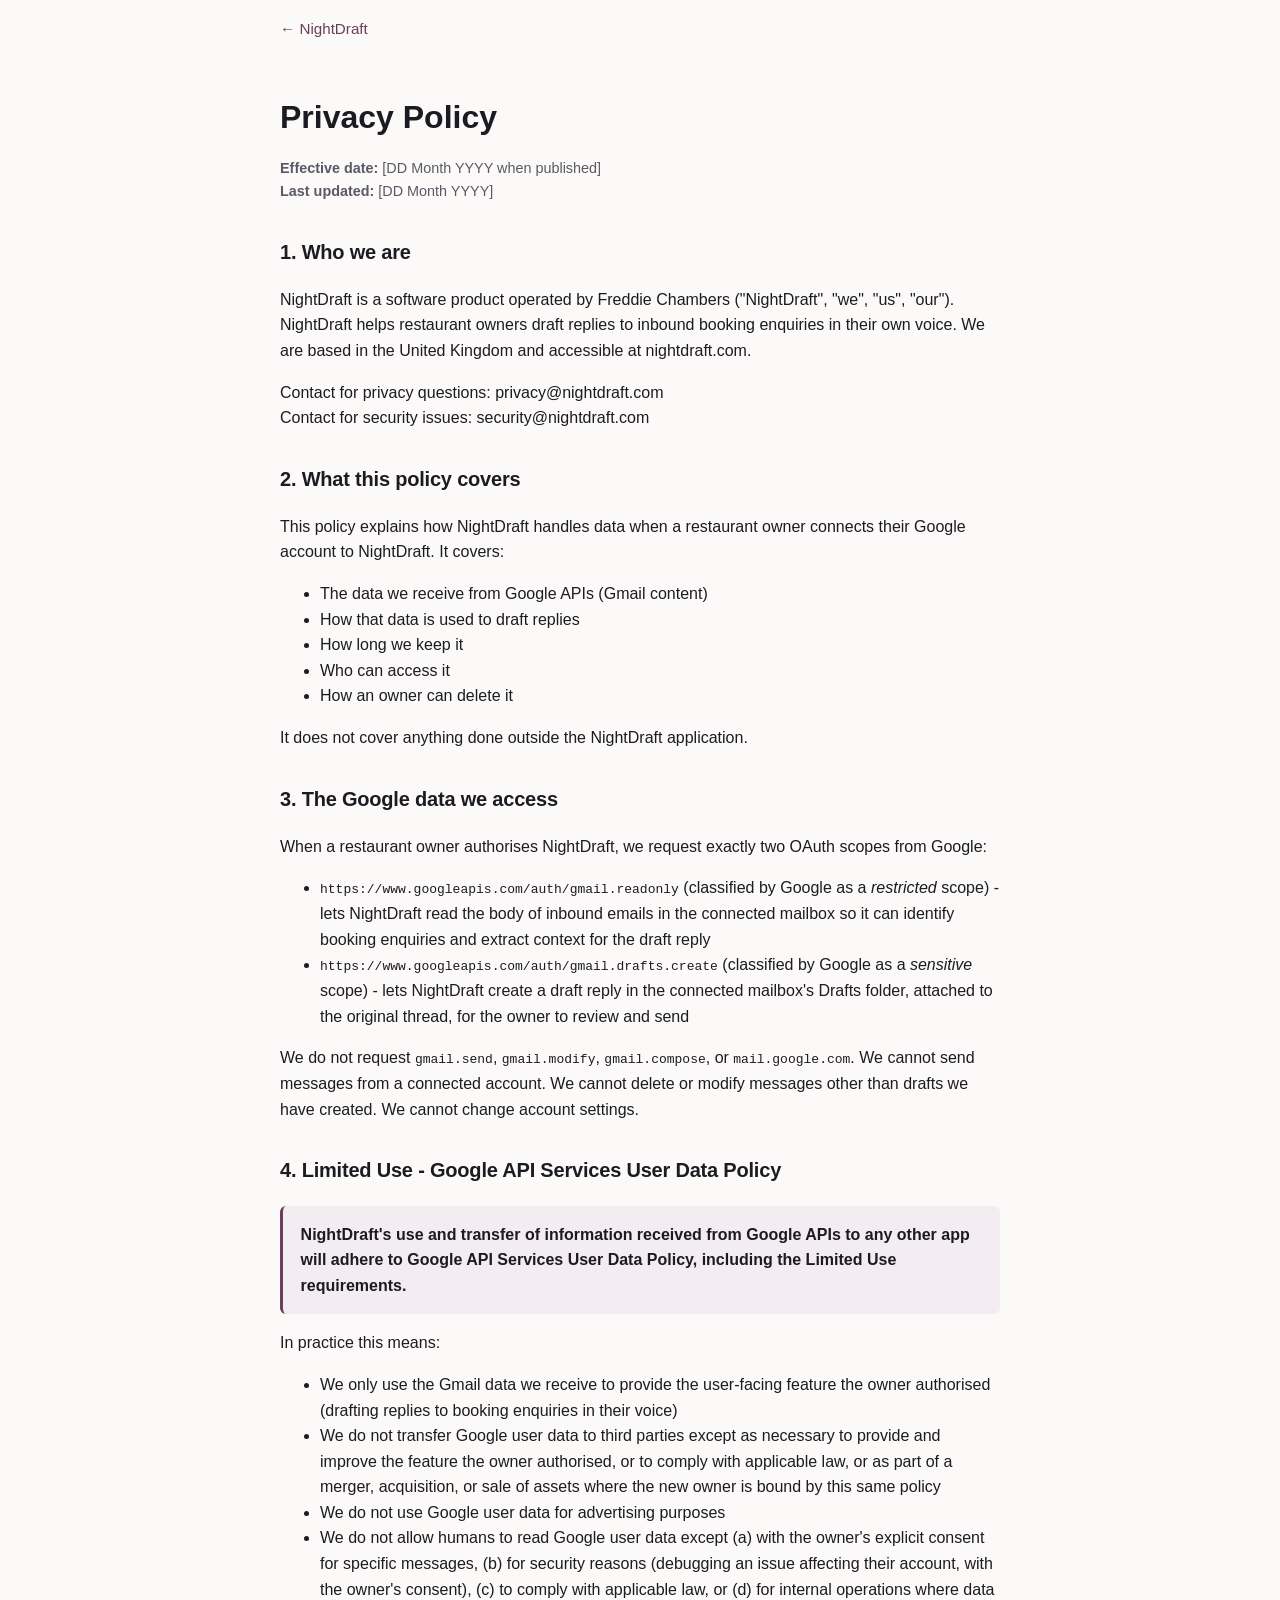
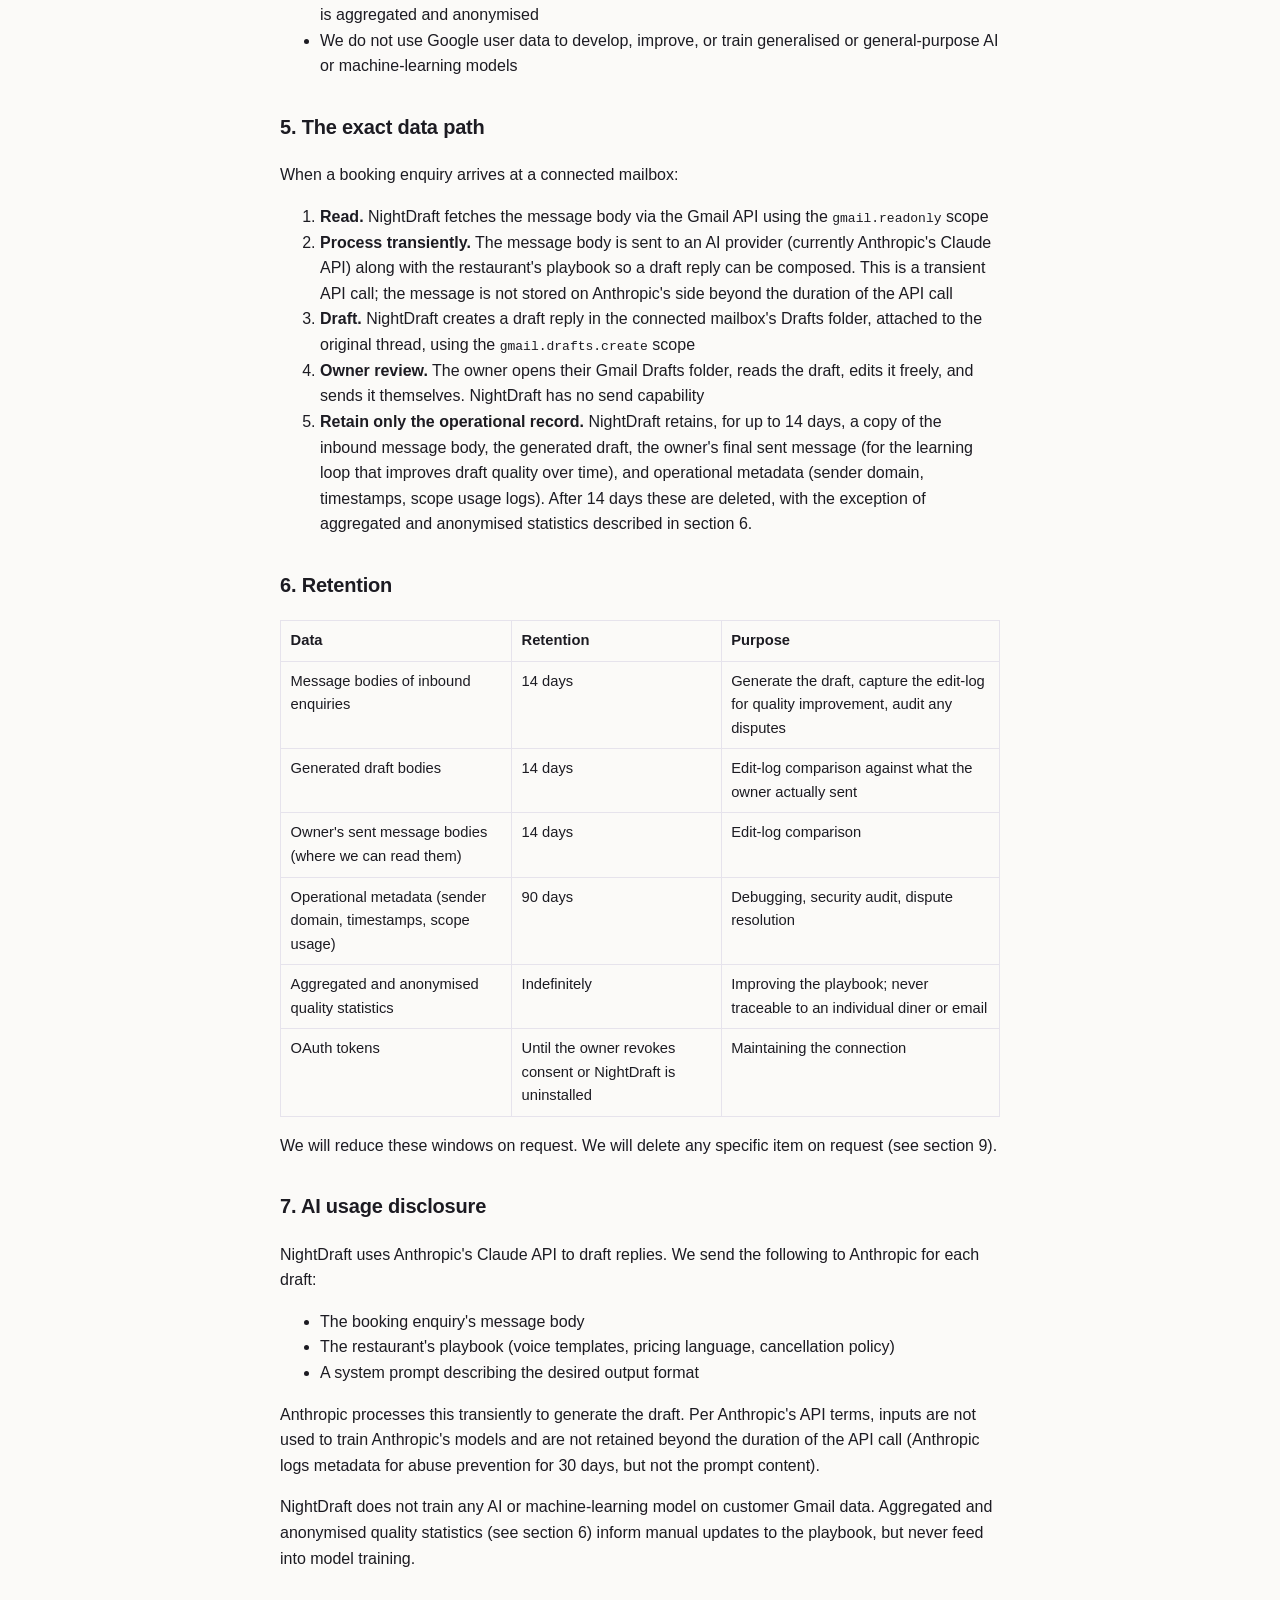
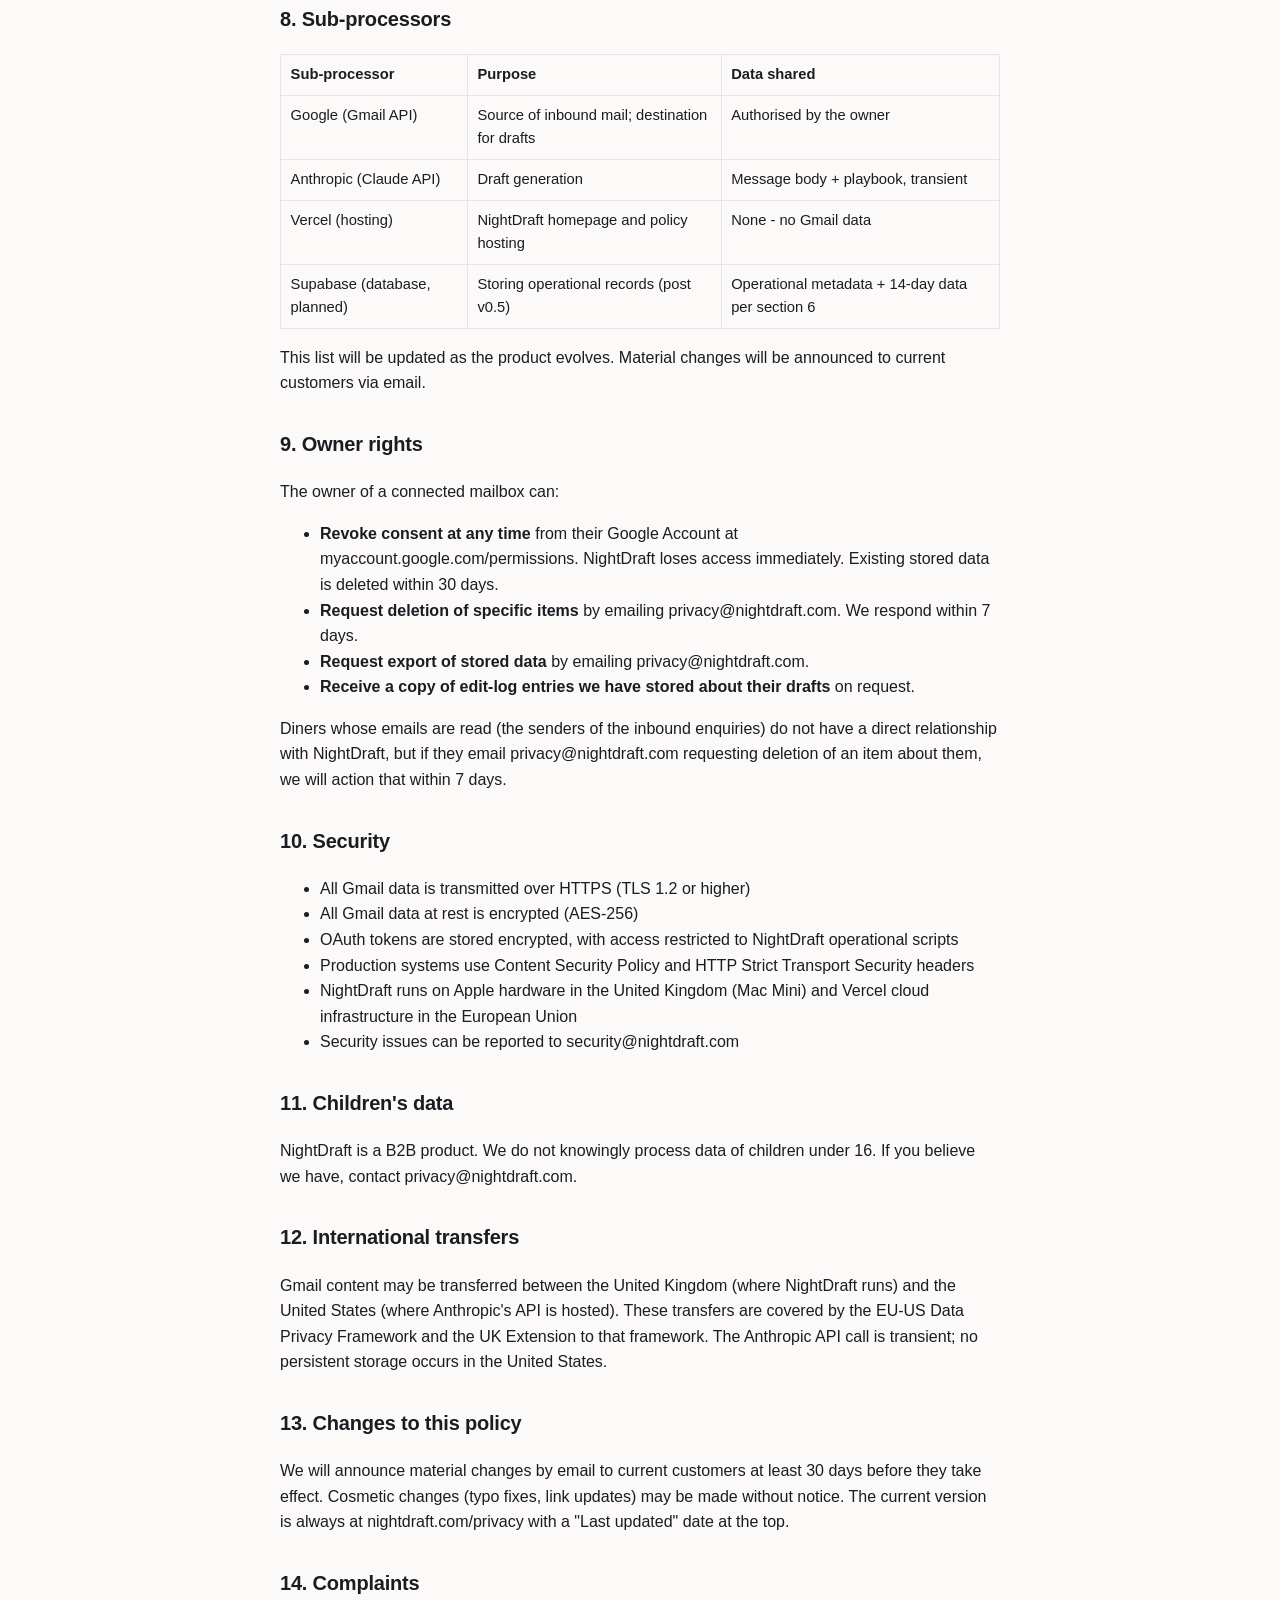
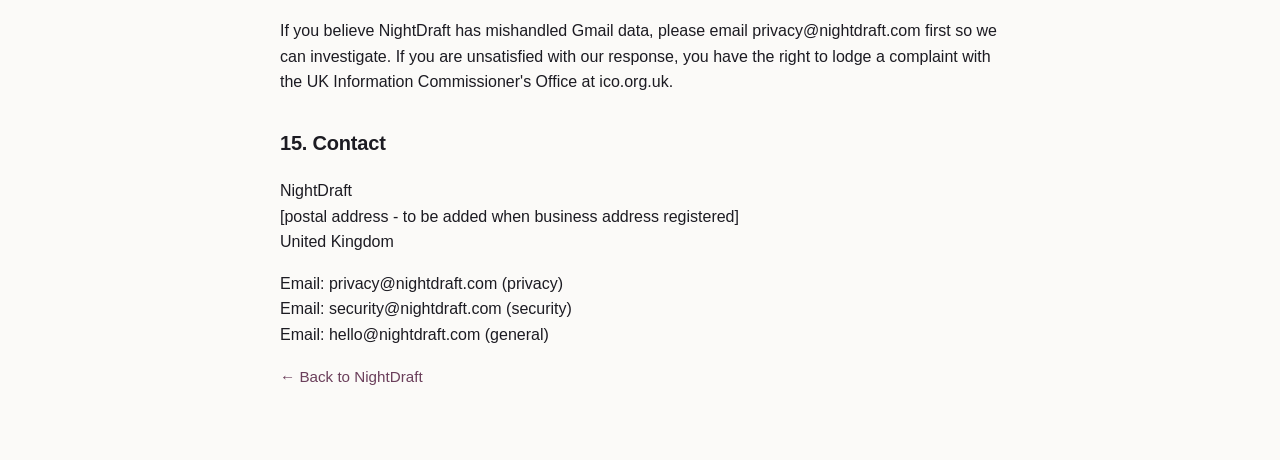
==== privacy.html @ 395b9a48 "NightDraft marketing site: landing page + privacy + terms + CSP/HSTS headers Clean deploy folder: re" ====
<!DOCTYPE html>
<html lang="en-GB">
<head>
  <meta charset="utf-8">
  <meta name="viewport" content="width=device-width, initial-scale=1">
  <title>Privacy Policy - NightDraft</title>
  <meta name="description" content="How NightDraft handles Google user data, including the Limited Use commitment, data path, retention and deletion.">
  <link rel="stylesheet" href="/styles.css">
</head>
<body>
  <article class="policy">
    <a class="back" href="/">&larr; NightDraft</a>
    <h1>Privacy Policy</h1>
    <p class="dates">
      <strong>Effective date:</strong> [DD Month YYYY when published]<br>
      <strong>Last updated:</strong> [DD Month YYYY]
    </p>

    <h2>1. Who we are</h2>
    <p>NightDraft is a software product operated by Freddie Chambers ("NightDraft", "we", "us", "our"). NightDraft helps restaurant owners draft replies to inbound booking enquiries in their own voice. We are based in the United Kingdom and accessible at nightdraft.com.</p>
    <p>Contact for privacy questions: privacy@nightdraft.com<br>
    Contact for security issues: security@nightdraft.com</p>

    <h2>2. What this policy covers</h2>
    <p>This policy explains how NightDraft handles data when a restaurant owner connects their Google account to NightDraft. It covers:</p>
    <ul>
      <li>The data we receive from Google APIs (Gmail content)</li>
      <li>How that data is used to draft replies</li>
      <li>How long we keep it</li>
      <li>Who can access it</li>
      <li>How an owner can delete it</li>
    </ul>
    <p>It does not cover anything done outside the NightDraft application.</p>

    <h2>3. The Google data we access</h2>
    <p>When a restaurant owner authorises NightDraft, we request exactly two OAuth scopes from Google:</p>
    <ul>
      <li><code>https://www.googleapis.com/auth/gmail.readonly</code> (classified by Google as a <em>restricted</em> scope) - lets NightDraft read the body of inbound emails in the connected mailbox so it can identify booking enquiries and extract context for the draft reply</li>
      <li><code>https://www.googleapis.com/auth/gmail.drafts.create</code> (classified by Google as a <em>sensitive</em> scope) - lets NightDraft create a draft reply in the connected mailbox's Drafts folder, attached to the original thread, for the owner to review and send</li>
    </ul>
    <p>We do not request <code>gmail.send</code>, <code>gmail.modify</code>, <code>gmail.compose</code>, or <code>mail.google.com</code>. We cannot send messages from a connected account. We cannot delete or modify messages other than drafts we have created. We cannot change account settings.</p>

    <h2>4. Limited Use - Google API Services User Data Policy</h2>
    <p class="limited-use"><strong>NightDraft's use and transfer of information received from Google APIs to any other app will adhere to Google API Services User Data Policy, including the Limited Use requirements.</strong></p>
    <p>In practice this means:</p>
    <ul>
      <li>We only use the Gmail data we receive to provide the user-facing feature the owner authorised (drafting replies to booking enquiries in their voice)</li>
      <li>We do not transfer Google user data to third parties except as necessary to provide and improve the feature the owner authorised, or to comply with applicable law, or as part of a merger, acquisition, or sale of assets where the new owner is bound by this same policy</li>
      <li>We do not use Google user data for advertising purposes</li>
      <li>We do not allow humans to read Google user data except (a) with the owner's explicit consent for specific messages, (b) for security reasons (debugging an issue affecting their account, with the owner's consent), (c) to comply with applicable law, or (d) for internal operations where data is aggregated and anonymised</li>
      <li>We do not use Google user data to develop, improve, or train generalised or general-purpose AI or machine-learning models</li>
    </ul>

    <h2>5. The exact data path</h2>
    <p>When a booking enquiry arrives at a connected mailbox:</p>
    <ol>
      <li><strong>Read.</strong> NightDraft fetches the message body via the Gmail API using the <code>gmail.readonly</code> scope</li>
      <li><strong>Process transiently.</strong> The message body is sent to an AI provider (currently Anthropic's Claude API) along with the restaurant's playbook so a draft reply can be composed. This is a transient API call; the message is not stored on Anthropic's side beyond the duration of the API call</li>
      <li><strong>Draft.</strong> NightDraft creates a draft reply in the connected mailbox's Drafts folder, attached to the original thread, using the <code>gmail.drafts.create</code> scope</li>
      <li><strong>Owner review.</strong> The owner opens their Gmail Drafts folder, reads the draft, edits it freely, and sends it themselves. NightDraft has no send capability</li>
      <li><strong>Retain only the operational record.</strong> NightDraft retains, for up to 14 days, a copy of the inbound message body, the generated draft, the owner's final sent message (for the learning loop that improves draft quality over time), and operational metadata (sender domain, timestamps, scope usage logs). After 14 days these are deleted, with the exception of aggregated and anonymised statistics described in section 6.</li>
    </ol>

    <h2>6. Retention</h2>
    <table>
      <thead><tr><th>Data</th><th>Retention</th><th>Purpose</th></tr></thead>
      <tbody>
        <tr><td>Message bodies of inbound enquiries</td><td>14 days</td><td>Generate the draft, capture the edit-log for quality improvement, audit any disputes</td></tr>
        <tr><td>Generated draft bodies</td><td>14 days</td><td>Edit-log comparison against what the owner actually sent</td></tr>
        <tr><td>Owner's sent message bodies (where we can read them)</td><td>14 days</td><td>Edit-log comparison</td></tr>
        <tr><td>Operational metadata (sender domain, timestamps, scope usage)</td><td>90 days</td><td>Debugging, security audit, dispute resolution</td></tr>
        <tr><td>Aggregated and anonymised quality statistics</td><td>Indefinitely</td><td>Improving the playbook; never traceable to an individual diner or email</td></tr>
        <tr><td>OAuth tokens</td><td>Until the owner revokes consent or NightDraft is uninstalled</td><td>Maintaining the connection</td></tr>
      </tbody>
    </table>
    <p>We will reduce these windows on request. We will delete any specific item on request (see section 9).</p>

    <h2>7. AI usage disclosure</h2>
    <p>NightDraft uses Anthropic's Claude API to draft replies. We send the following to Anthropic for each draft:</p>
    <ul>
      <li>The booking enquiry's message body</li>
      <li>The restaurant's playbook (voice templates, pricing language, cancellation policy)</li>
      <li>A system prompt describing the desired output format</li>
    </ul>
    <p>Anthropic processes this transiently to generate the draft. Per Anthropic's API terms, inputs are not used to train Anthropic's models and are not retained beyond the duration of the API call (Anthropic logs metadata for abuse prevention for 30 days, but not the prompt content).</p>
    <p>NightDraft does not train any AI or machine-learning model on customer Gmail data. Aggregated and anonymised quality statistics (see section 6) inform manual updates to the playbook, but never feed into model training.</p>

    <h2>8. Sub-processors</h2>
    <table>
      <thead><tr><th>Sub-processor</th><th>Purpose</th><th>Data shared</th></tr></thead>
      <tbody>
        <tr><td>Google (Gmail API)</td><td>Source of inbound mail; destination for drafts</td><td>Authorised by the owner</td></tr>
        <tr><td>Anthropic (Claude API)</td><td>Draft generation</td><td>Message body + playbook, transient</td></tr>
        <tr><td>Vercel (hosting)</td><td>NightDraft homepage and policy hosting</td><td>None - no Gmail data</td></tr>
        <tr><td>Supabase (database, planned)</td><td>Storing operational records (post v0.5)</td><td>Operational metadata + 14-day data per section 6</td></tr>
      </tbody>
    </table>
    <p>This list will be updated as the product evolves. Material changes will be announced to current customers via email.</p>

    <h2>9. Owner rights</h2>
    <p>The owner of a connected mailbox can:</p>
    <ul>
      <li><strong>Revoke consent at any time</strong> from their Google Account at myaccount.google.com/permissions. NightDraft loses access immediately. Existing stored data is deleted within 30 days.</li>
      <li><strong>Request deletion of specific items</strong> by emailing privacy@nightdraft.com. We respond within 7 days.</li>
      <li><strong>Request export of stored data</strong> by emailing privacy@nightdraft.com.</li>
      <li><strong>Receive a copy of edit-log entries we have stored about their drafts</strong> on request.</li>
    </ul>
    <p>Diners whose emails are read (the senders of the inbound enquiries) do not have a direct relationship with NightDraft, but if they email privacy@nightdraft.com requesting deletion of an item about them, we will action that within 7 days.</p>

    <h2>10. Security</h2>
    <ul>
      <li>All Gmail data is transmitted over HTTPS (TLS 1.2 or higher)</li>
      <li>All Gmail data at rest is encrypted (AES-256)</li>
      <li>OAuth tokens are stored encrypted, with access restricted to NightDraft operational scripts</li>
      <li>Production systems use Content Security Policy and HTTP Strict Transport Security headers</li>
      <li>NightDraft runs on Apple hardware in the United Kingdom (Mac Mini) and Vercel cloud infrastructure in the European Union</li>
      <li>Security issues can be reported to security@nightdraft.com</li>
    </ul>

    <h2>11. Children's data</h2>
    <p>NightDraft is a B2B product. We do not knowingly process data of children under 16. If you believe we have, contact privacy@nightdraft.com.</p>

    <h2>12. International transfers</h2>
    <p>Gmail content may be transferred between the United Kingdom (where NightDraft runs) and the United States (where Anthropic's API is hosted). These transfers are covered by the EU-US Data Privacy Framework and the UK Extension to that framework. The Anthropic API call is transient; no persistent storage occurs in the United States.</p>

    <h2>13. Changes to this policy</h2>
    <p>We will announce material changes by email to current customers at least 30 days before they take effect. Cosmetic changes (typo fixes, link updates) may be made without notice. The current version is always at nightdraft.com/privacy with a "Last updated" date at the top.</p>

    <h2>14. Complaints</h2>
    <p>If you believe NightDraft has mishandled Gmail data, please email privacy@nightdraft.com first so we can investigate. If you are unsatisfied with our response, you have the right to lodge a complaint with the UK Information Commissioner's Office at ico.org.uk.</p>

    <h2>15. Contact</h2>
    <p>NightDraft<br>
    [postal address - to be added when business address registered]<br>
    United Kingdom</p>
    <p>Email: privacy@nightdraft.com (privacy)<br>
    Email: security@nightdraft.com (security)<br>
    Email: hello@nightdraft.com (general)</p>

    <a class="back" href="/">&larr; Back to NightDraft</a>
  </article>
</body>
</html>
---- styles.css ----
:root {
  --ink: #1c1b22;
  --muted: #5b5966;
  --line: #e6e3ec;
  --bg: #fbfaf8;
  --accent: #6b3f5b;
  --accent-soft: #f3edf1;
  --max: 760px;
}

* { box-sizing: border-box; }

body {
  margin: 0;
  font-family: -apple-system, BlinkMacSystemFont, "Segoe UI", Roboto, Helvetica, Arial, sans-serif;
  color: var(--ink);
  background: var(--bg);
  line-height: 1.6;
  -webkit-font-smoothing: antialiased;
}

a { color: var(--accent); }

.site-header {
  display: flex;
  align-items: center;
  justify-content: space-between;
  max-width: var(--max);
  margin: 0 auto;
  padding: 1.4rem 1.25rem;
}

.brand {
  font-weight: 700;
  font-size: 1.25rem;
  letter-spacing: -0.01em;
  text-decoration: none;
  color: var(--ink);
}

.site-header nav a {
  margin-left: 1.1rem;
  text-decoration: none;
  font-size: 0.95rem;
}

main { max-width: var(--max); margin: 0 auto; padding: 0 1.25rem; }

.hero { padding: 2.5rem 0 1rem; }
.hero h1 { font-size: 2.4rem; line-height: 1.15; letter-spacing: -0.02em; margin: 0 0 1rem; }
.lede { font-size: 1.2rem; color: var(--muted); margin: 0 0 1.6rem; }

.cta {
  display: inline-block;
  background: var(--accent);
  color: #fff;
  text-decoration: none;
  padding: 0.7rem 1.3rem;
  border-radius: 8px;
  font-weight: 600;
}

section { padding: 2rem 0; border-top: 1px solid var(--line); margin-top: 2rem; }
section:first-of-type { border-top: none; margin-top: 0; }
h2 { font-size: 1.5rem; letter-spacing: -0.01em; margin: 0 0 1.2rem; }
h3 { font-size: 1.05rem; margin: 0 0 0.35rem; }

.steps { list-style: none; padding: 0; margin: 0; display: grid; gap: 1.4rem; }
.steps li { position: relative; padding-left: 3rem; }
.num {
  position: absolute; left: 0; top: 0;
  width: 2rem; height: 2rem; border-radius: 50%;
  background: var(--accent-soft); color: var(--accent);
  display: flex; align-items: center; justify-content: center; font-weight: 700;
}
.steps p { margin: 0; color: var(--muted); }

.shot-placeholder {
  border: 2px dashed var(--line);
  border-radius: 12px;
  padding: 3rem 1.5rem;
  text-align: center;
  color: var(--muted);
  background: #fff;
}
.caption { font-size: 0.85rem; color: var(--muted); margin-top: 0.8rem; }

.cap-grid { display: grid; gap: 1.4rem; grid-template-columns: 1fr 1fr; }
.cap-grid ul { margin: 0; padding-left: 1.1rem; color: var(--muted); }
.cap-grid li { margin-bottom: 0.4rem; }
.can h3 { color: #2e7d4f; }
.cannot h3 { color: #b4452f; }

.privacy-callout p strong { font-weight: 650; }

.site-footer {
  max-width: var(--max);
  margin: 3rem auto 2rem;
  padding: 2rem 1.25rem 0;
  border-top: 1px solid var(--line);
  color: var(--muted);
  font-size: 0.9rem;
}
.site-footer nav a { margin-right: 1rem; text-decoration: none; }
.contacts { margin: 0.8rem 0 0.4rem; }
.legal { margin: 0; }

.policy { max-width: var(--max); margin: 0 auto; padding: 1rem 1.25rem 3rem; }
.policy h1 { font-size: 2rem; margin-bottom: 0.4rem; }
.policy .dates { color: var(--muted); font-size: 0.9rem; margin-bottom: 2rem; }
.policy h2 { font-size: 1.25rem; margin-top: 2rem; border: none; padding: 0; }
.policy h3 { font-size: 1.02rem; margin-top: 1.4rem; }
.policy table { width: 100%; border-collapse: collapse; margin: 1rem 0; font-size: 0.92rem; }
.policy th, .policy td { border: 1px solid var(--line); padding: 0.5rem 0.6rem; text-align: left; vertical-align: top; }
.policy .limited-use { background: var(--accent-soft); border-left: 3px solid var(--accent); padding: 1rem 1.1rem; border-radius: 6px; }
.back { display: inline-block; margin-bottom: 1.5rem; text-decoration: none; font-size: 0.95rem; }

@media (max-width: 600px) {
  .hero h1 { font-size: 1.9rem; }
  .cap-grid { grid-template-columns: 1fr; }
}
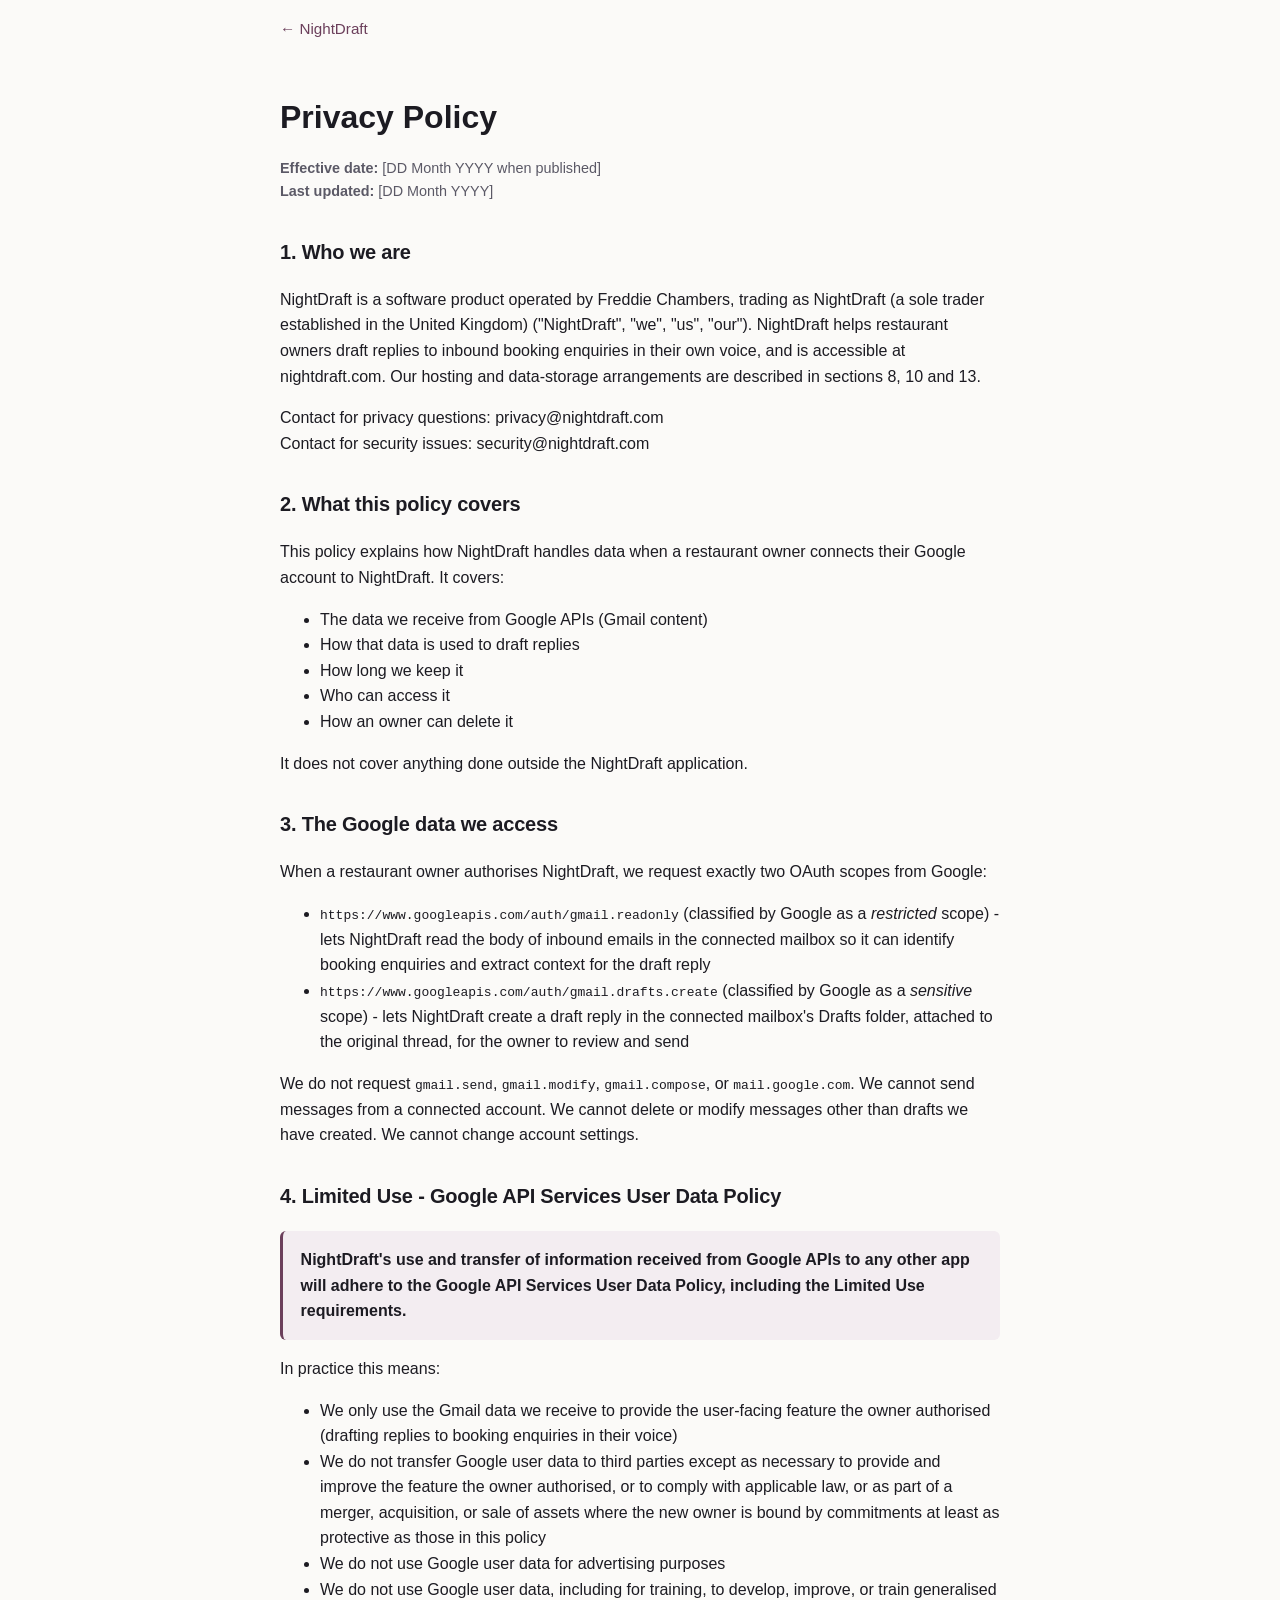
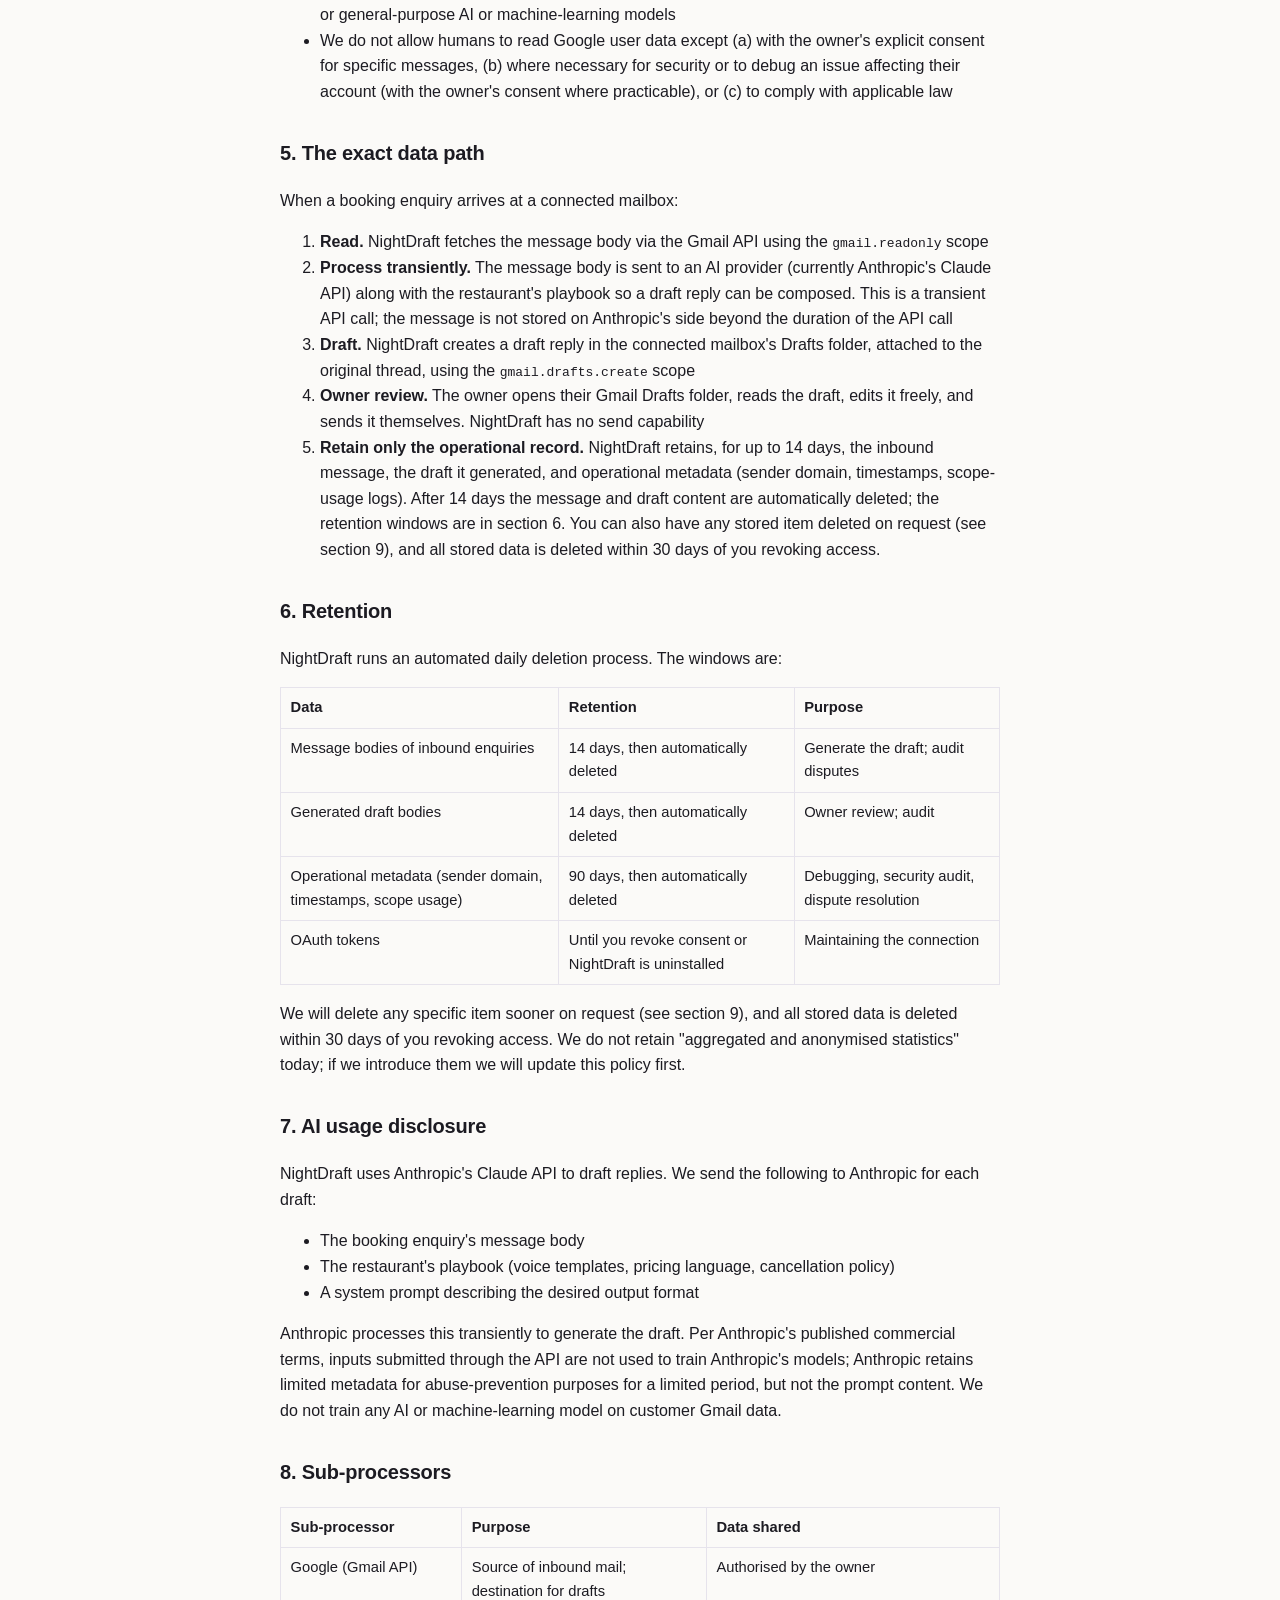
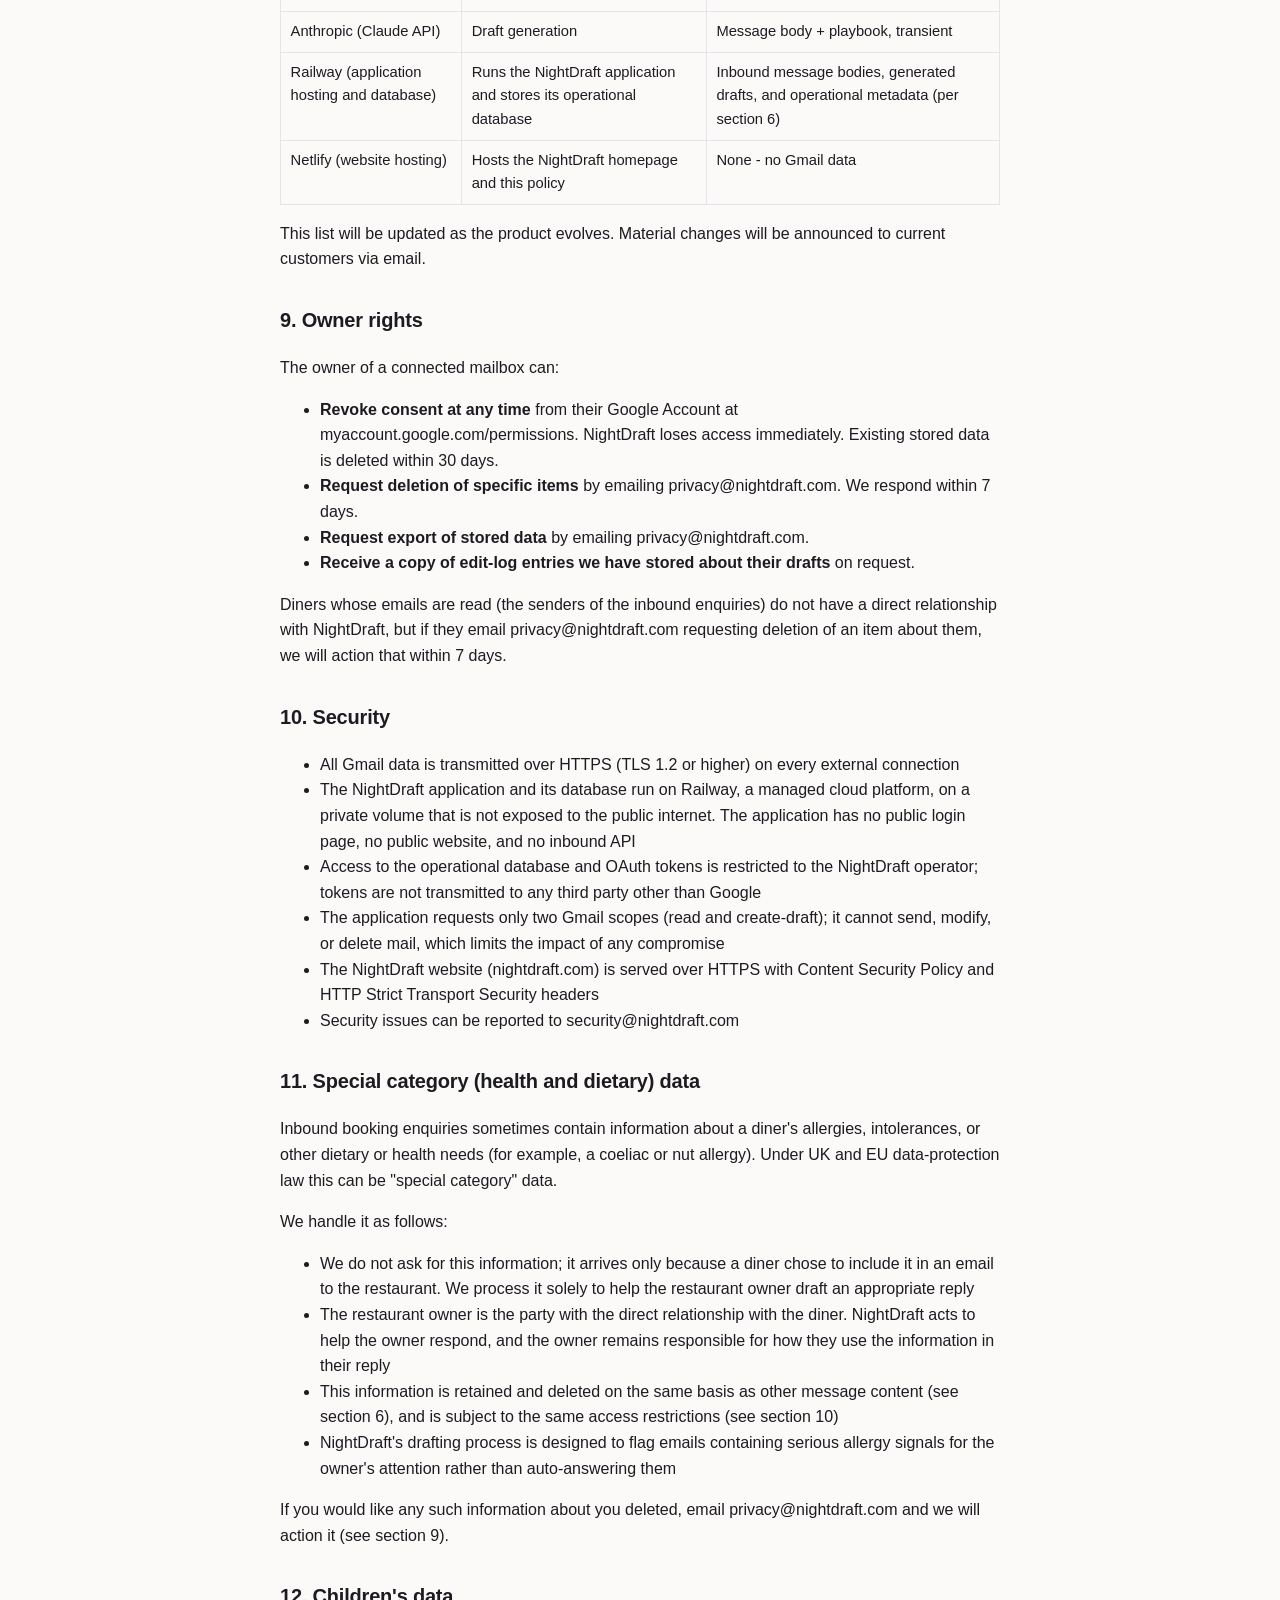
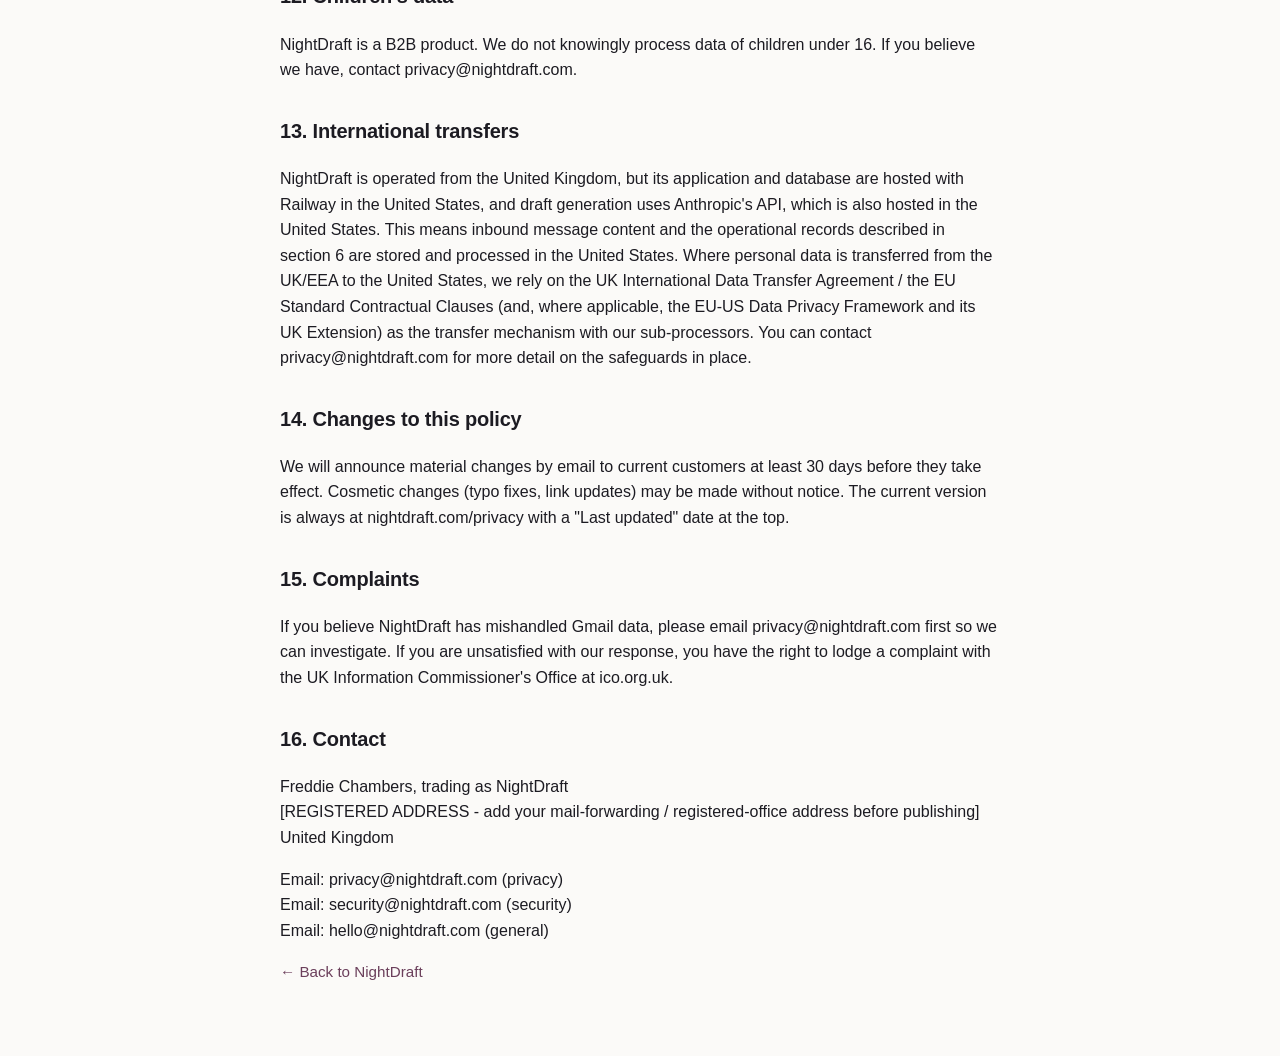
==== commit 44da8547: "policy: reconcile privacy + ToS to real stack and code (CASA P0s) Close the say-do gaps an assessor/" ====
--- a/privacy.html
+++ b/privacy.html
@@ -17,7 +17,7 @@
     </p>
 
     <h2>1. Who we are</h2>
-    <p>NightDraft is a software product operated by Freddie Chambers ("NightDraft", "we", "us", "our"). NightDraft helps restaurant owners draft replies to inbound booking enquiries in their own voice. We are based in the United Kingdom and accessible at nightdraft.com.</p>
+    <p>NightDraft is a software product operated by Freddie Chambers, trading as NightDraft (a sole trader established in the United Kingdom) ("NightDraft", "we", "us", "our"). NightDraft helps restaurant owners draft replies to inbound booking enquiries in their own voice, and is accessible at nightdraft.com. Our hosting and data-storage arrangements are described in sections 8, 10 and 13.</p>
     <p>Contact for privacy questions: privacy@nightdraft.com<br>
     Contact for security issues: security@nightdraft.com</p>
 
@@ -41,14 +41,14 @@
     <p>We do not request <code>gmail.send</code>, <code>gmail.modify</code>, <code>gmail.compose</code>, or <code>mail.google.com</code>. We cannot send messages from a connected account. We cannot delete or modify messages other than drafts we have created. We cannot change account settings.</p>
 
     <h2>4. Limited Use - Google API Services User Data Policy</h2>
-    <p class="limited-use"><strong>NightDraft's use and transfer of information received from Google APIs to any other app will adhere to Google API Services User Data Policy, including the Limited Use requirements.</strong></p>
+    <p class="limited-use"><strong>NightDraft's use and transfer of information received from Google APIs to any other app will adhere to the Google API Services User Data Policy, including the Limited Use requirements.</strong></p>
     <p>In practice this means:</p>
     <ul>
       <li>We only use the Gmail data we receive to provide the user-facing feature the owner authorised (drafting replies to booking enquiries in their voice)</li>
-      <li>We do not transfer Google user data to third parties except as necessary to provide and improve the feature the owner authorised, or to comply with applicable law, or as part of a merger, acquisition, or sale of assets where the new owner is bound by this same policy</li>
+      <li>We do not transfer Google user data to third parties except as necessary to provide and improve the feature the owner authorised, or to comply with applicable law, or as part of a merger, acquisition, or sale of assets where the new owner is bound by commitments at least as protective as those in this policy</li>
       <li>We do not use Google user data for advertising purposes</li>
-      <li>We do not allow humans to read Google user data except (a) with the owner's explicit consent for specific messages, (b) for security reasons (debugging an issue affecting their account, with the owner's consent), (c) to comply with applicable law, or (d) for internal operations where data is aggregated and anonymised</li>
-      <li>We do not use Google user data to develop, improve, or train generalised or general-purpose AI or machine-learning models</li>
+      <li>We do not use Google user data, including for training, to develop, improve, or train generalised or general-purpose AI or machine-learning models</li>
+      <li>We do not allow humans to read Google user data except (a) with the owner's explicit consent for specific messages, (b) where necessary for security or to debug an issue affecting their account (with the owner's consent where practicable), or (c) to comply with applicable law</li>
     </ul>
 
     <h2>5. The exact data path</h2>
@@ -58,22 +58,21 @@
       <li><strong>Process transiently.</strong> The message body is sent to an AI provider (currently Anthropic's Claude API) along with the restaurant's playbook so a draft reply can be composed. This is a transient API call; the message is not stored on Anthropic's side beyond the duration of the API call</li>
       <li><strong>Draft.</strong> NightDraft creates a draft reply in the connected mailbox's Drafts folder, attached to the original thread, using the <code>gmail.drafts.create</code> scope</li>
       <li><strong>Owner review.</strong> The owner opens their Gmail Drafts folder, reads the draft, edits it freely, and sends it themselves. NightDraft has no send capability</li>
-      <li><strong>Retain only the operational record.</strong> NightDraft retains, for up to 14 days, a copy of the inbound message body, the generated draft, the owner's final sent message (for the learning loop that improves draft quality over time), and operational metadata (sender domain, timestamps, scope usage logs). After 14 days these are deleted, with the exception of aggregated and anonymised statistics described in section 6.</li>
+      <li><strong>Retain only the operational record.</strong> NightDraft retains, for up to 14 days, the inbound message, the draft it generated, and operational metadata (sender domain, timestamps, scope-usage logs). After 14 days the message and draft content are automatically deleted; the retention windows are in section 6. You can also have any stored item deleted on request (see section 9), and all stored data is deleted within 30 days of you revoking access.</li>
     </ol>
 
     <h2>6. Retention</h2>
+    <p>NightDraft runs an automated daily deletion process. The windows are:</p>
     <table>
       <thead><tr><th>Data</th><th>Retention</th><th>Purpose</th></tr></thead>
       <tbody>
-        <tr><td>Message bodies of inbound enquiries</td><td>14 days</td><td>Generate the draft, capture the edit-log for quality improvement, audit any disputes</td></tr>
-        <tr><td>Generated draft bodies</td><td>14 days</td><td>Edit-log comparison against what the owner actually sent</td></tr>
-        <tr><td>Owner's sent message bodies (where we can read them)</td><td>14 days</td><td>Edit-log comparison</td></tr>
-        <tr><td>Operational metadata (sender domain, timestamps, scope usage)</td><td>90 days</td><td>Debugging, security audit, dispute resolution</td></tr>
-        <tr><td>Aggregated and anonymised quality statistics</td><td>Indefinitely</td><td>Improving the playbook; never traceable to an individual diner or email</td></tr>
-        <tr><td>OAuth tokens</td><td>Until the owner revokes consent or NightDraft is uninstalled</td><td>Maintaining the connection</td></tr>
+        <tr><td>Message bodies of inbound enquiries</td><td>14 days, then automatically deleted</td><td>Generate the draft; audit disputes</td></tr>
+        <tr><td>Generated draft bodies</td><td>14 days, then automatically deleted</td><td>Owner review; audit</td></tr>
+        <tr><td>Operational metadata (sender domain, timestamps, scope usage)</td><td>90 days, then automatically deleted</td><td>Debugging, security audit, dispute resolution</td></tr>
+        <tr><td>OAuth tokens</td><td>Until you revoke consent or NightDraft is uninstalled</td><td>Maintaining the connection</td></tr>
       </tbody>
     </table>
-    <p>We will reduce these windows on request. We will delete any specific item on request (see section 9).</p>
+    <p>We will delete any specific item sooner on request (see section 9), and all stored data is deleted within 30 days of you revoking access. We do not retain "aggregated and anonymised statistics" today; if we introduce them we will update this policy first.</p>
 
     <h2>7. AI usage disclosure</h2>
     <p>NightDraft uses Anthropic's Claude API to draft replies. We send the following to Anthropic for each draft:</p>
@@ -82,8 +81,7 @@
       <li>The restaurant's playbook (voice templates, pricing language, cancellation policy)</li>
       <li>A system prompt describing the desired output format</li>
     </ul>
-    <p>Anthropic processes this transiently to generate the draft. Per Anthropic's API terms, inputs are not used to train Anthropic's models and are not retained beyond the duration of the API call (Anthropic logs metadata for abuse prevention for 30 days, but not the prompt content).</p>
-    <p>NightDraft does not train any AI or machine-learning model on customer Gmail data. Aggregated and anonymised quality statistics (see section 6) inform manual updates to the playbook, but never feed into model training.</p>
+    <p>Anthropic processes this transiently to generate the draft. Per Anthropic's published commercial terms, inputs submitted through the API are not used to train Anthropic's models; Anthropic retains limited metadata for abuse-prevention purposes for a limited period, but not the prompt content. We do not train any AI or machine-learning model on customer Gmail data.</p>
 
     <h2>8. Sub-processors</h2>
     <table>
@@ -91,8 +89,8 @@
       <tbody>
         <tr><td>Google (Gmail API)</td><td>Source of inbound mail; destination for drafts</td><td>Authorised by the owner</td></tr>
         <tr><td>Anthropic (Claude API)</td><td>Draft generation</td><td>Message body + playbook, transient</td></tr>
-        <tr><td>Vercel (hosting)</td><td>NightDraft homepage and policy hosting</td><td>None - no Gmail data</td></tr>
-        <tr><td>Supabase (database, planned)</td><td>Storing operational records (post v0.5)</td><td>Operational metadata + 14-day data per section 6</td></tr>
+        <tr><td>Railway (application hosting and database)</td><td>Runs the NightDraft application and stores its operational database</td><td>Inbound message bodies, generated drafts, and operational metadata (per section 6)</td></tr>
+        <tr><td>Netlify (website hosting)</td><td>Hosts the NightDraft homepage and this policy</td><td>None - no Gmail data</td></tr>
       </tbody>
     </table>
     <p>This list will be updated as the product evolves. Material changes will be announced to current customers via email.</p>
@@ -109,29 +107,40 @@
 
     <h2>10. Security</h2>
     <ul>
-      <li>All Gmail data is transmitted over HTTPS (TLS 1.2 or higher)</li>
-      <li>All Gmail data at rest is encrypted (AES-256)</li>
-      <li>OAuth tokens are stored encrypted, with access restricted to NightDraft operational scripts</li>
-      <li>Production systems use Content Security Policy and HTTP Strict Transport Security headers</li>
-      <li>NightDraft runs on Apple hardware in the United Kingdom (Mac Mini) and Vercel cloud infrastructure in the European Union</li>
+      <li>All Gmail data is transmitted over HTTPS (TLS 1.2 or higher) on every external connection</li>
+      <li>The NightDraft application and its database run on Railway, a managed cloud platform, on a private volume that is not exposed to the public internet. The application has no public login page, no public website, and no inbound API</li>
+      <li>Access to the operational database and OAuth tokens is restricted to the NightDraft operator; tokens are not transmitted to any third party other than Google</li>
+      <li>The application requests only two Gmail scopes (read and create-draft); it cannot send, modify, or delete mail, which limits the impact of any compromise</li>
+      <li>The NightDraft website (nightdraft.com) is served over HTTPS with Content Security Policy and HTTP Strict Transport Security headers</li>
       <li>Security issues can be reported to security@nightdraft.com</li>
     </ul>
 
-    <h2>11. Children's data</h2>
+    <h2>11. Special category (health and dietary) data</h2>
+    <p>Inbound booking enquiries sometimes contain information about a diner's allergies, intolerances, or other dietary or health needs (for example, a coeliac or nut allergy). Under UK and EU data-protection law this can be "special category" data.</p>
+    <p>We handle it as follows:</p>
+    <ul>
+      <li>We do not ask for this information; it arrives only because a diner chose to include it in an email to the restaurant. We process it solely to help the restaurant owner draft an appropriate reply</li>
+      <li>The restaurant owner is the party with the direct relationship with the diner. NightDraft acts to help the owner respond, and the owner remains responsible for how they use the information in their reply</li>
+      <li>This information is retained and deleted on the same basis as other message content (see section 6), and is subject to the same access restrictions (see section 10)</li>
+      <li>NightDraft's drafting process is designed to flag emails containing serious allergy signals for the owner's attention rather than auto-answering them</li>
+    </ul>
+    <p>If you would like any such information about you deleted, email privacy@nightdraft.com and we will action it (see section 9).</p>
+
+    <h2>12. Children's data</h2>
     <p>NightDraft is a B2B product. We do not knowingly process data of children under 16. If you believe we have, contact privacy@nightdraft.com.</p>
 
-    <h2>12. International transfers</h2>
-    <p>Gmail content may be transferred between the United Kingdom (where NightDraft runs) and the United States (where Anthropic's API is hosted). These transfers are covered by the EU-US Data Privacy Framework and the UK Extension to that framework. The Anthropic API call is transient; no persistent storage occurs in the United States.</p>
+    <h2>13. International transfers</h2>
+    <p>NightDraft is operated from the United Kingdom, but its application and database are hosted with Railway in the United States, and draft generation uses Anthropic's API, which is also hosted in the United States. This means inbound message content and the operational records described in section 6 are stored and processed in the United States. Where personal data is transferred from the UK/EEA to the United States, we rely on the UK International Data Transfer Agreement / the EU Standard Contractual Clauses (and, where applicable, the EU-US Data Privacy Framework and its UK Extension) as the transfer mechanism with our sub-processors. You can contact privacy@nightdraft.com for more detail on the safeguards in place.</p>
 
-    <h2>13. Changes to this policy</h2>
+    <h2>14. Changes to this policy</h2>
     <p>We will announce material changes by email to current customers at least 30 days before they take effect. Cosmetic changes (typo fixes, link updates) may be made without notice. The current version is always at nightdraft.com/privacy with a "Last updated" date at the top.</p>
 
-    <h2>14. Complaints</h2>
+    <h2>15. Complaints</h2>
     <p>If you believe NightDraft has mishandled Gmail data, please email privacy@nightdraft.com first so we can investigate. If you are unsatisfied with our response, you have the right to lodge a complaint with the UK Information Commissioner's Office at ico.org.uk.</p>
 
-    <h2>15. Contact</h2>
-    <p>NightDraft<br>
-    [postal address - to be added when business address registered]<br>
+    <h2>16. Contact</h2>
+    <p>Freddie Chambers, trading as NightDraft<br>
+    [REGISTERED ADDRESS - add your mail-forwarding / registered-office address before publishing]<br>
     United Kingdom</p>
     <p>Email: privacy@nightdraft.com (privacy)<br>
     Email: security@nightdraft.com (security)<br>
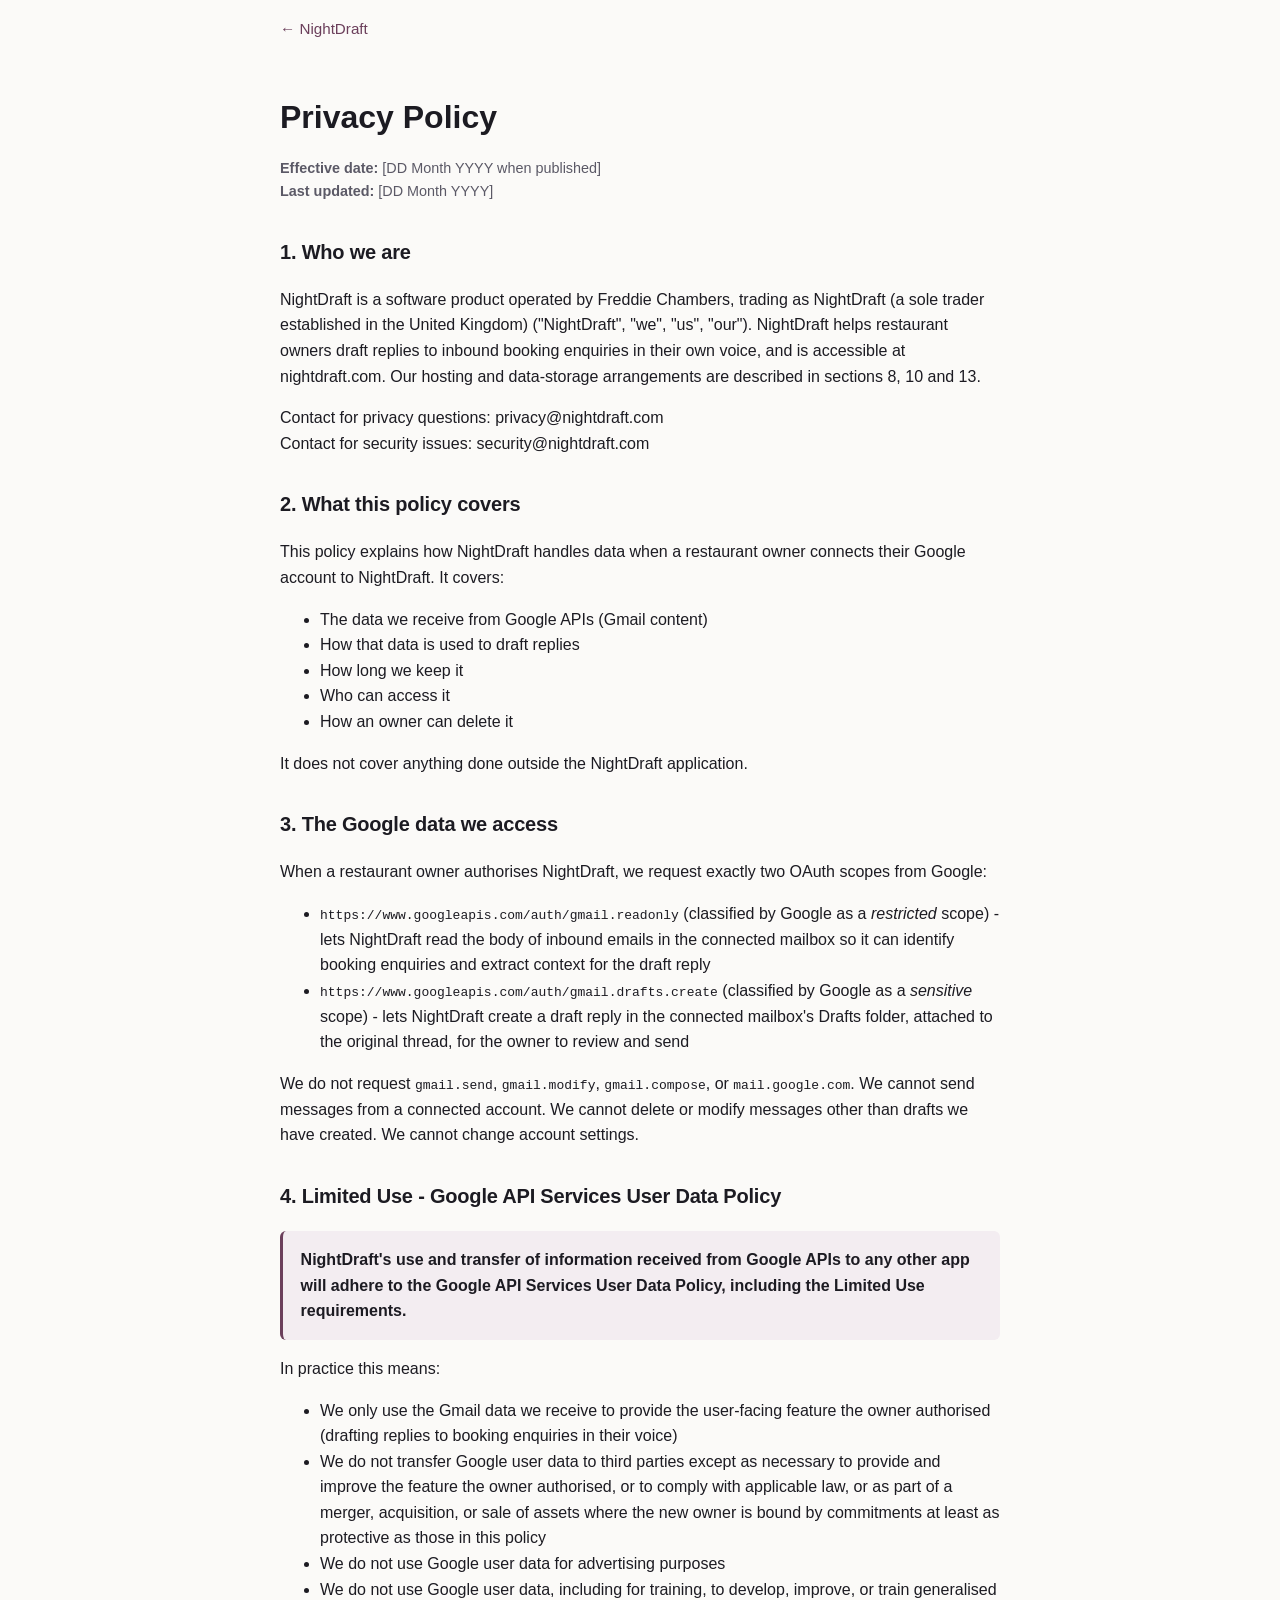
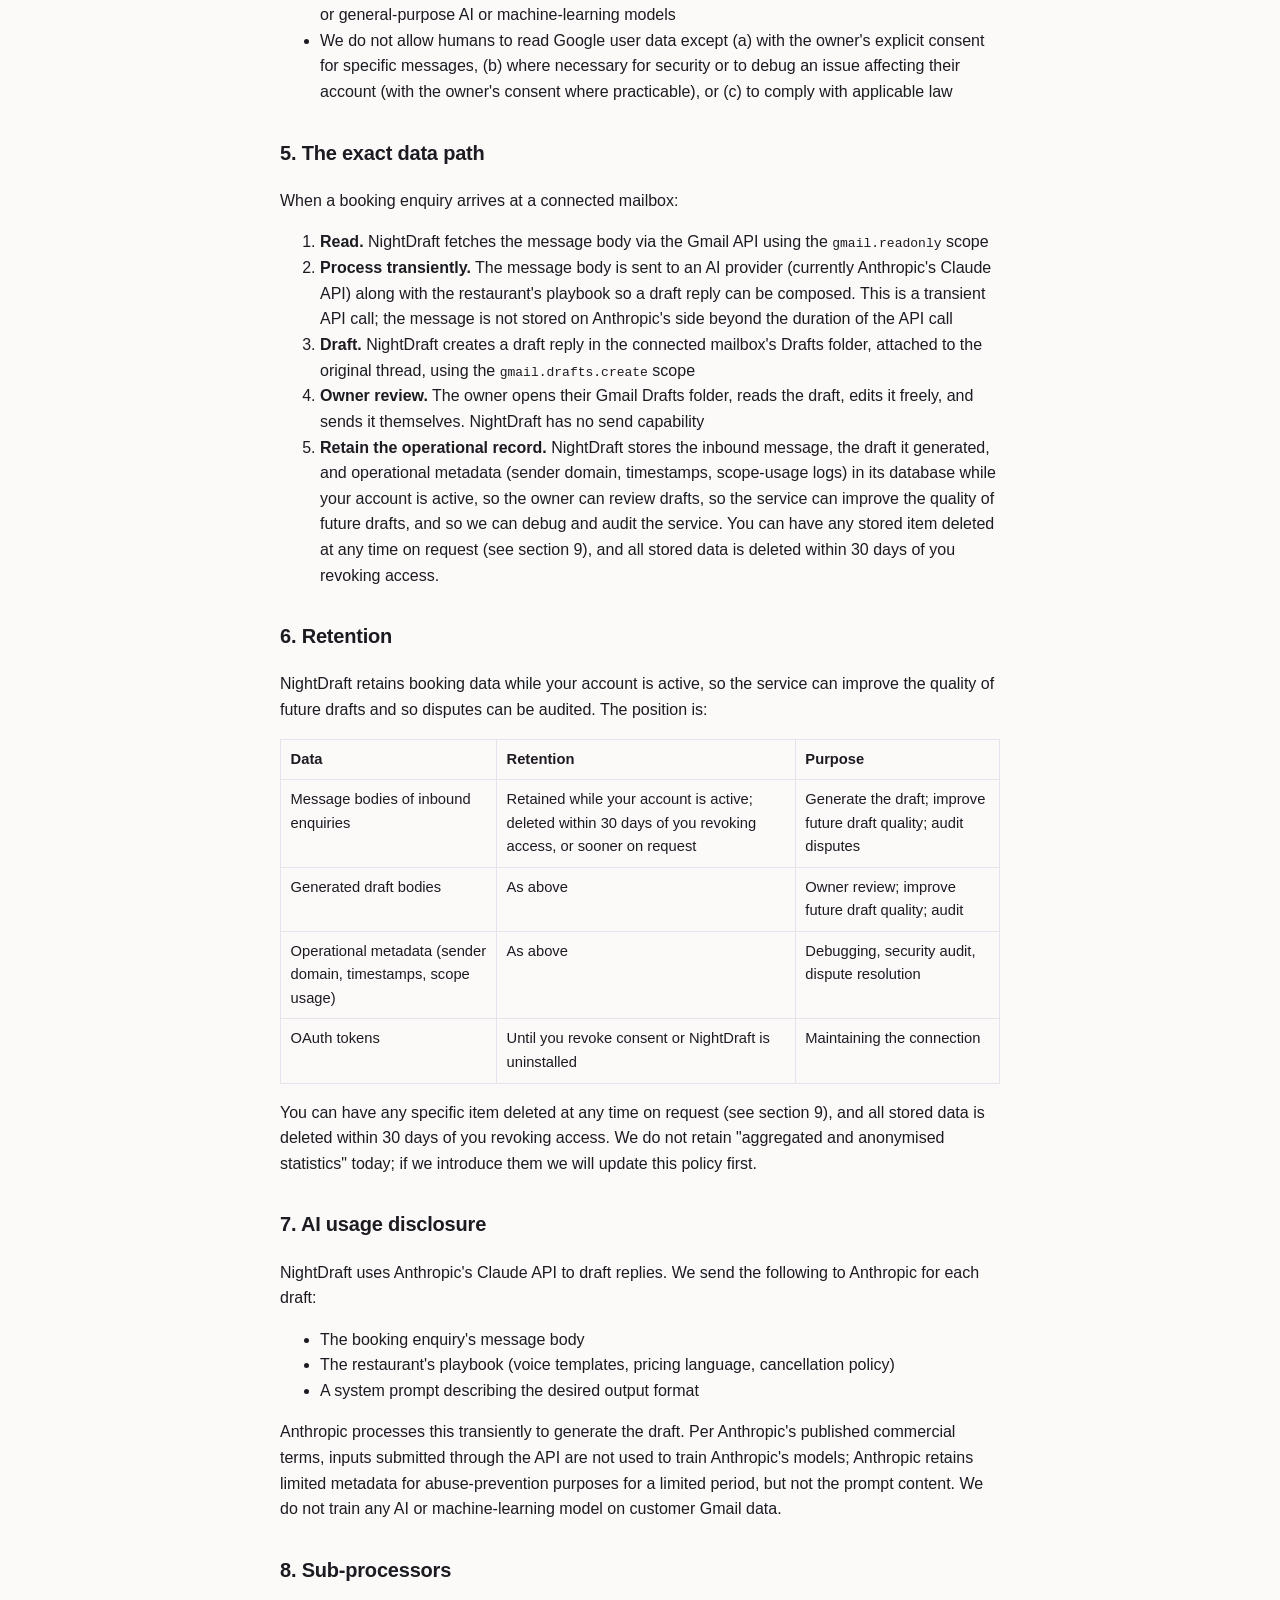
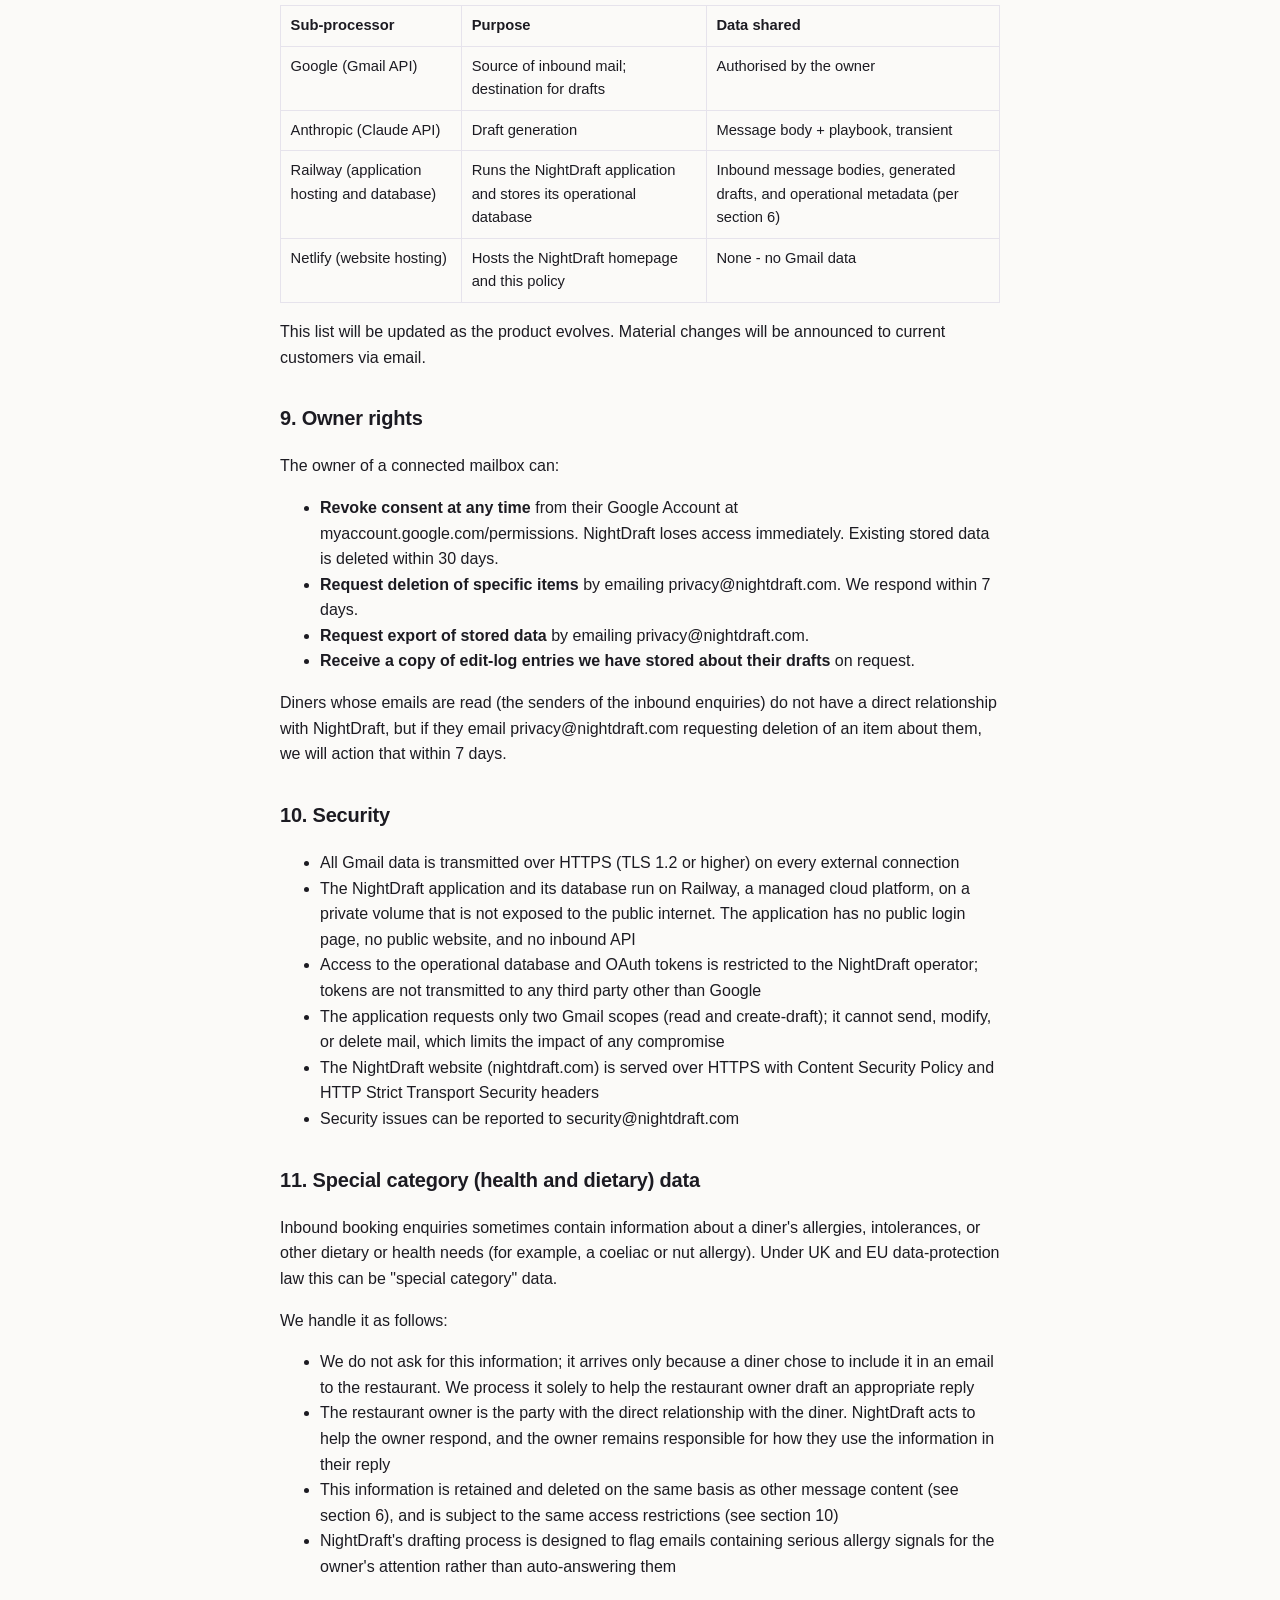
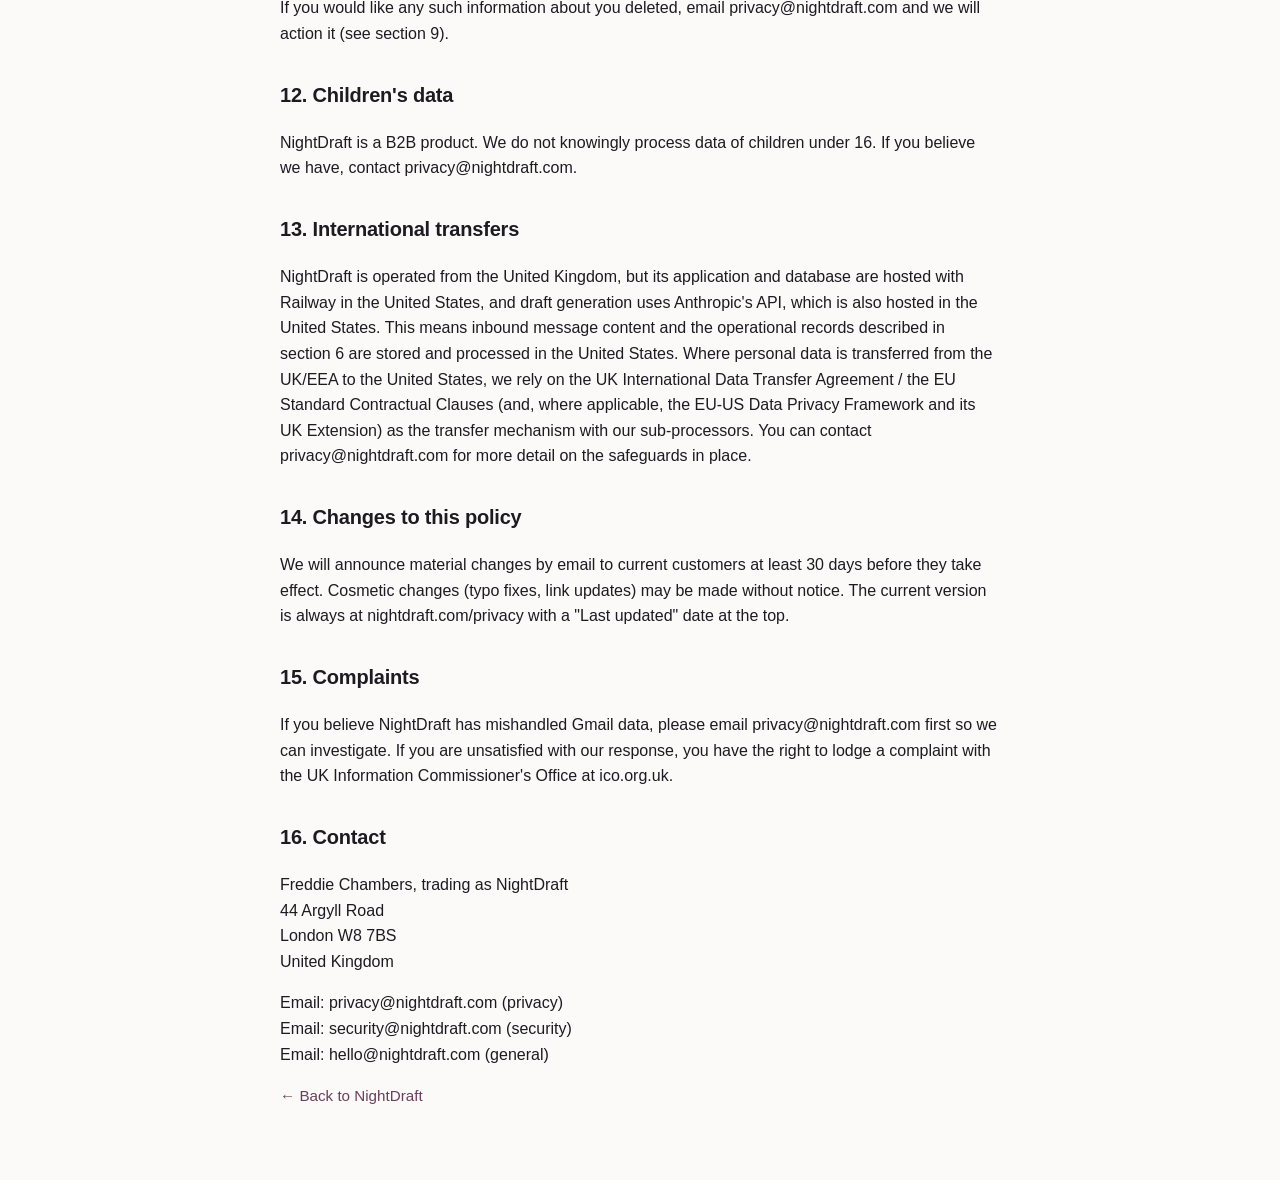
==== commit 9640d9e8: "policy: retention = keep while active, delete on request (matches code) Reverts the 14-day auto-dele" ====
--- a/privacy.html
+++ b/privacy.html
@@ -58,21 +58,21 @@
       <li><strong>Process transiently.</strong> The message body is sent to an AI provider (currently Anthropic's Claude API) along with the restaurant's playbook so a draft reply can be composed. This is a transient API call; the message is not stored on Anthropic's side beyond the duration of the API call</li>
       <li><strong>Draft.</strong> NightDraft creates a draft reply in the connected mailbox's Drafts folder, attached to the original thread, using the <code>gmail.drafts.create</code> scope</li>
       <li><strong>Owner review.</strong> The owner opens their Gmail Drafts folder, reads the draft, edits it freely, and sends it themselves. NightDraft has no send capability</li>
-      <li><strong>Retain only the operational record.</strong> NightDraft retains, for up to 14 days, the inbound message, the draft it generated, and operational metadata (sender domain, timestamps, scope-usage logs). After 14 days the message and draft content are automatically deleted; the retention windows are in section 6. You can also have any stored item deleted on request (see section 9), and all stored data is deleted within 30 days of you revoking access.</li>
+      <li><strong>Retain the operational record.</strong> NightDraft stores the inbound message, the draft it generated, and operational metadata (sender domain, timestamps, scope-usage logs) in its database while your account is active, so the owner can review drafts, so the service can improve the quality of future drafts, and so we can debug and audit the service. You can have any stored item deleted at any time on request (see section 9), and all stored data is deleted within 30 days of you revoking access.</li>
     </ol>
 
     <h2>6. Retention</h2>
-    <p>NightDraft runs an automated daily deletion process. The windows are:</p>
+    <p>NightDraft retains booking data while your account is active, so the service can improve the quality of future drafts and so disputes can be audited. The position is:</p>
     <table>
       <thead><tr><th>Data</th><th>Retention</th><th>Purpose</th></tr></thead>
       <tbody>
-        <tr><td>Message bodies of inbound enquiries</td><td>14 days, then automatically deleted</td><td>Generate the draft; audit disputes</td></tr>
-        <tr><td>Generated draft bodies</td><td>14 days, then automatically deleted</td><td>Owner review; audit</td></tr>
-        <tr><td>Operational metadata (sender domain, timestamps, scope usage)</td><td>90 days, then automatically deleted</td><td>Debugging, security audit, dispute resolution</td></tr>
+        <tr><td>Message bodies of inbound enquiries</td><td>Retained while your account is active; deleted within 30 days of you revoking access, or sooner on request</td><td>Generate the draft; improve future draft quality; audit disputes</td></tr>
+        <tr><td>Generated draft bodies</td><td>As above</td><td>Owner review; improve future draft quality; audit</td></tr>
+        <tr><td>Operational metadata (sender domain, timestamps, scope usage)</td><td>As above</td><td>Debugging, security audit, dispute resolution</td></tr>
         <tr><td>OAuth tokens</td><td>Until you revoke consent or NightDraft is uninstalled</td><td>Maintaining the connection</td></tr>
       </tbody>
     </table>
-    <p>We will delete any specific item sooner on request (see section 9), and all stored data is deleted within 30 days of you revoking access. We do not retain "aggregated and anonymised statistics" today; if we introduce them we will update this policy first.</p>
+    <p>You can have any specific item deleted at any time on request (see section 9), and all stored data is deleted within 30 days of you revoking access. We do not retain "aggregated and anonymised statistics" today; if we introduce them we will update this policy first.</p>
 
     <h2>7. AI usage disclosure</h2>
     <p>NightDraft uses Anthropic's Claude API to draft replies. We send the following to Anthropic for each draft:</p>
@@ -140,7 +140,8 @@
 
     <h2>16. Contact</h2>
     <p>Freddie Chambers, trading as NightDraft<br>
-    [REGISTERED ADDRESS - add your mail-forwarding / registered-office address before publishing]<br>
+    44 Argyll Road<br>
+    London W8 7BS<br>
     United Kingdom</p>
     <p>Email: privacy@nightdraft.com (privacy)<br>
     Email: security@nightdraft.com (security)<br>
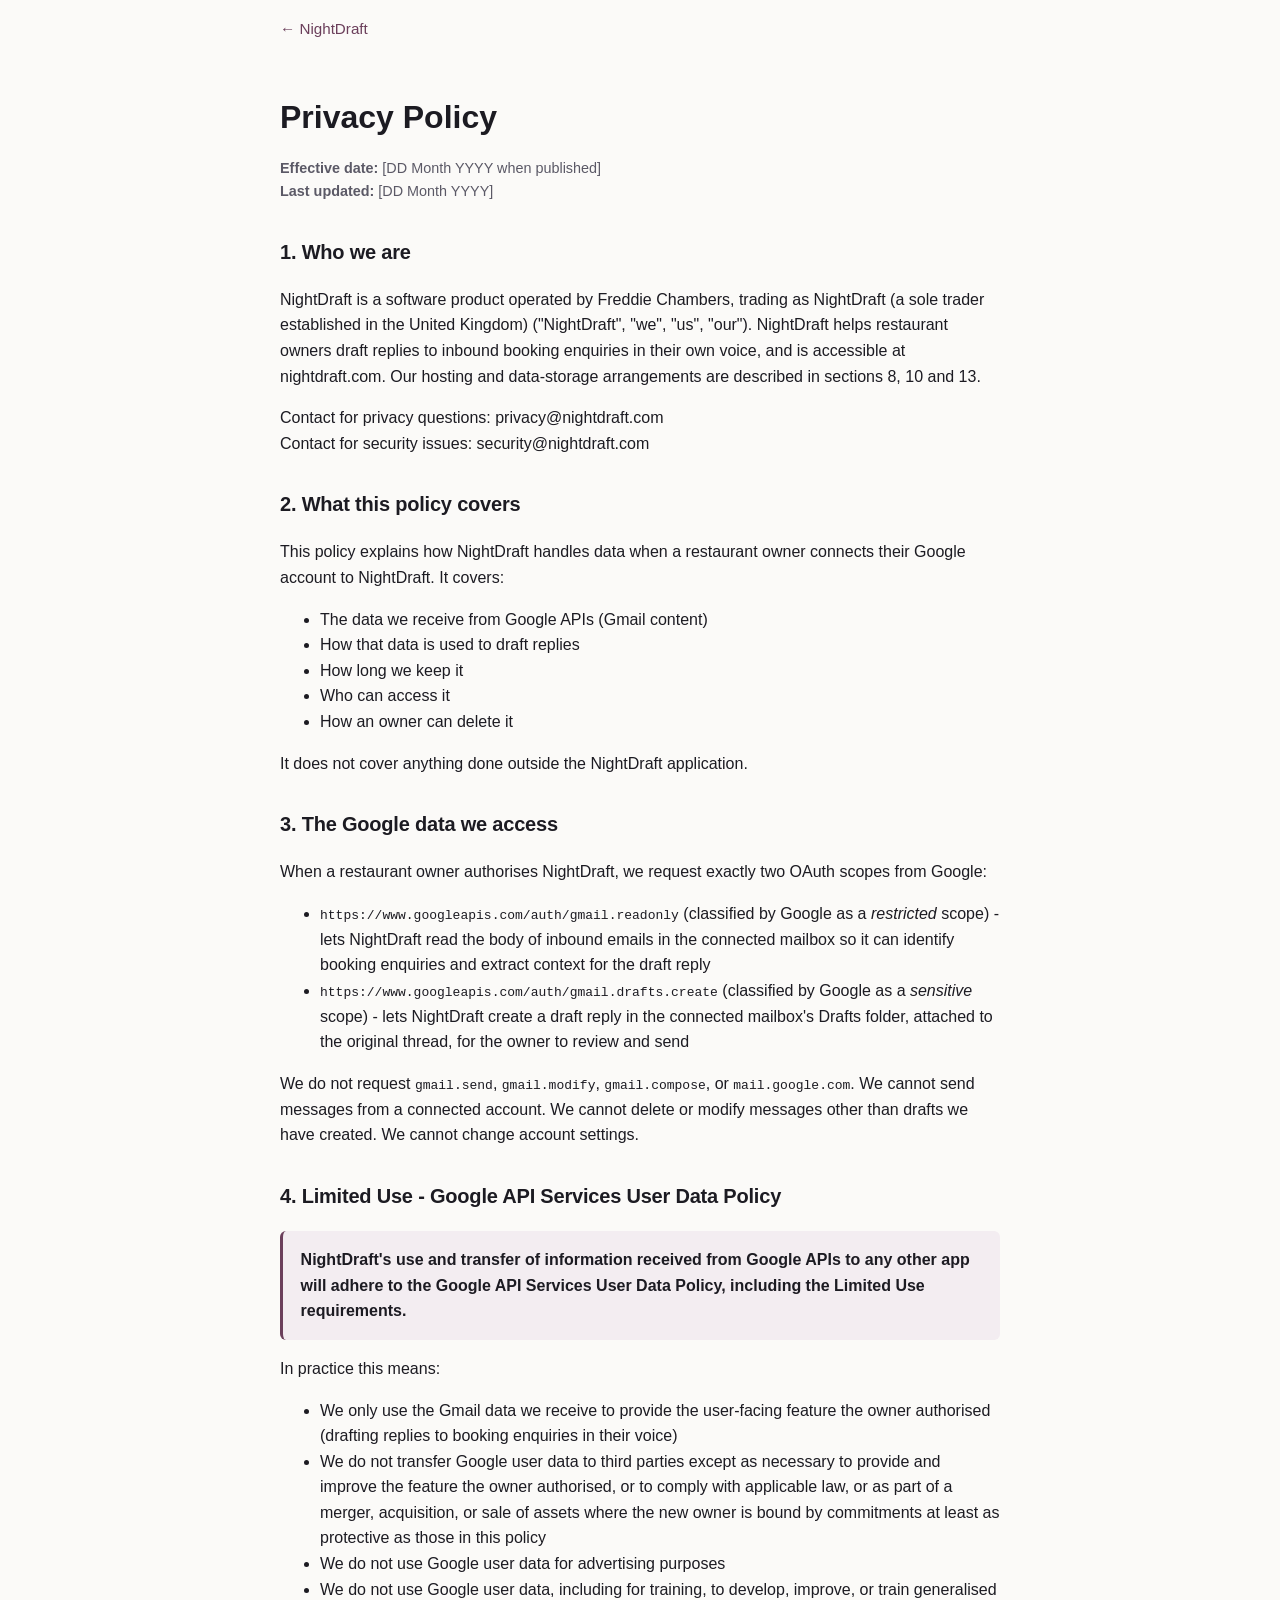
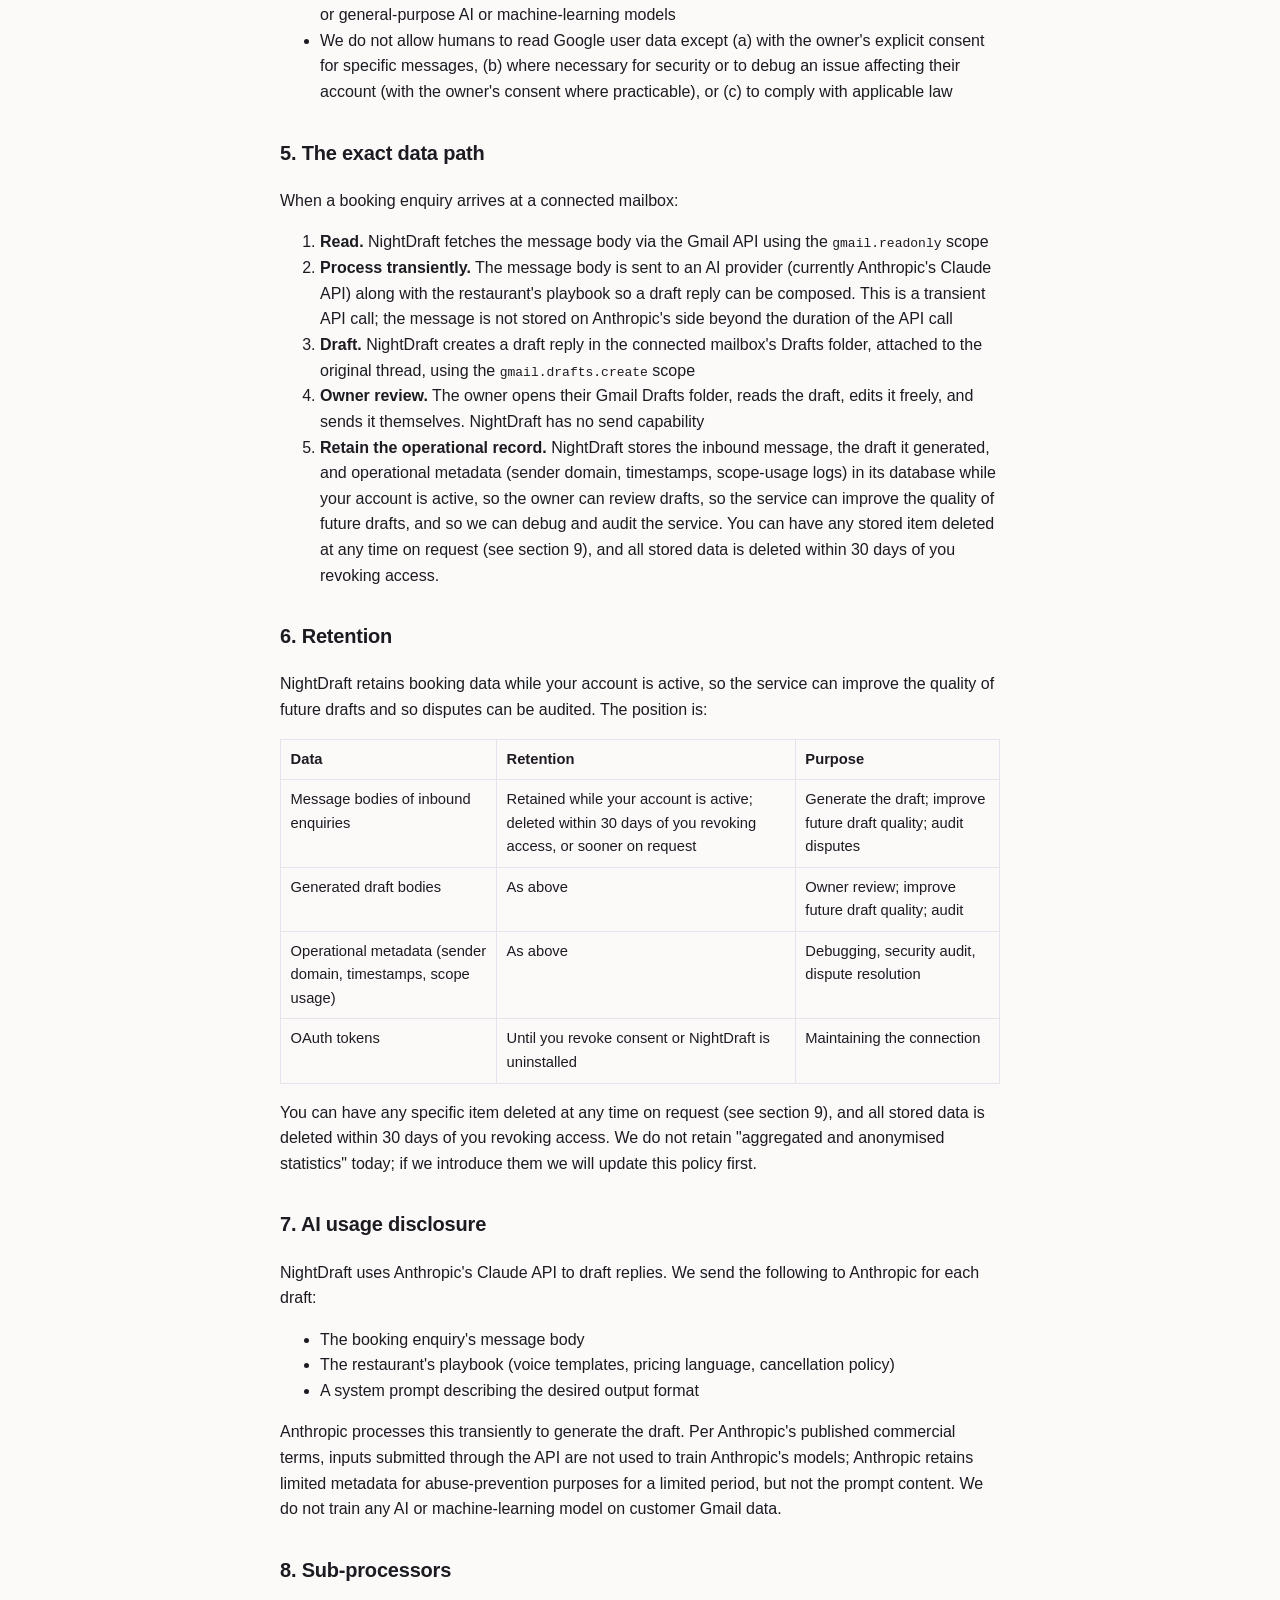
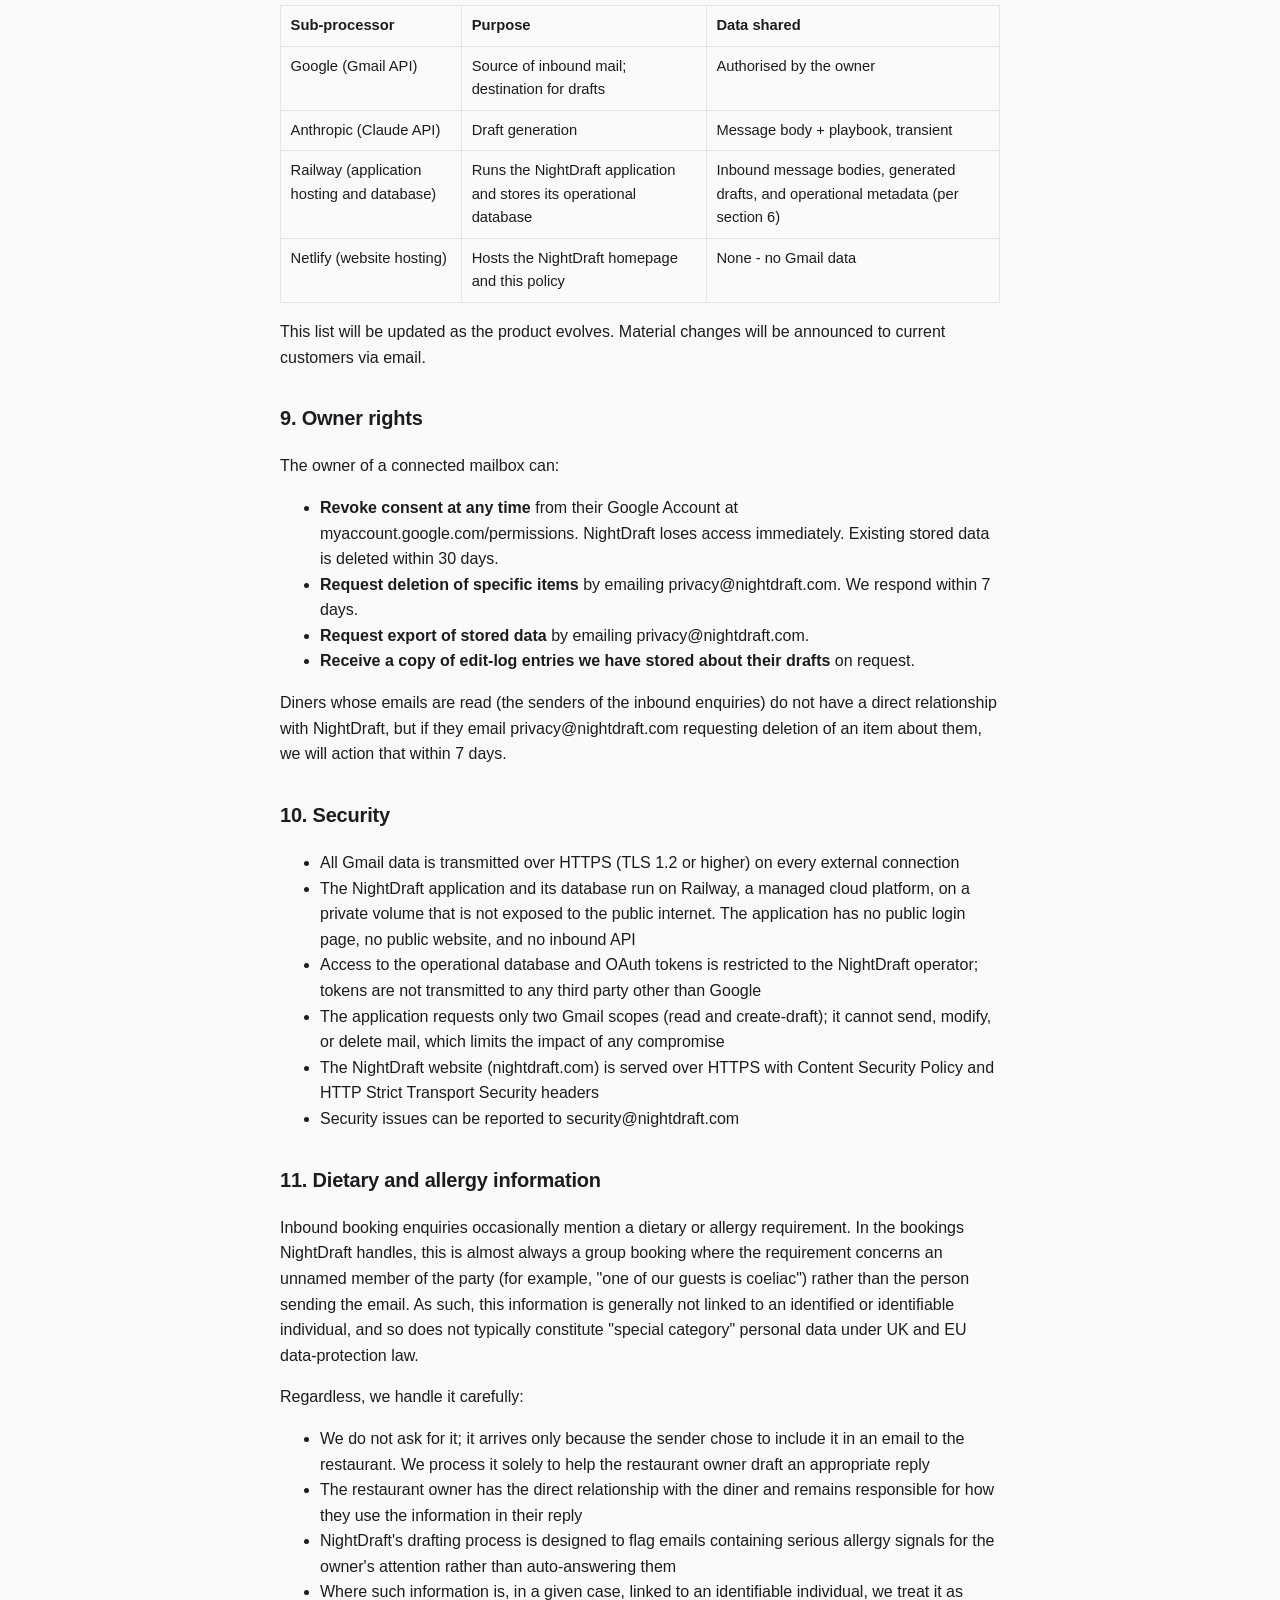
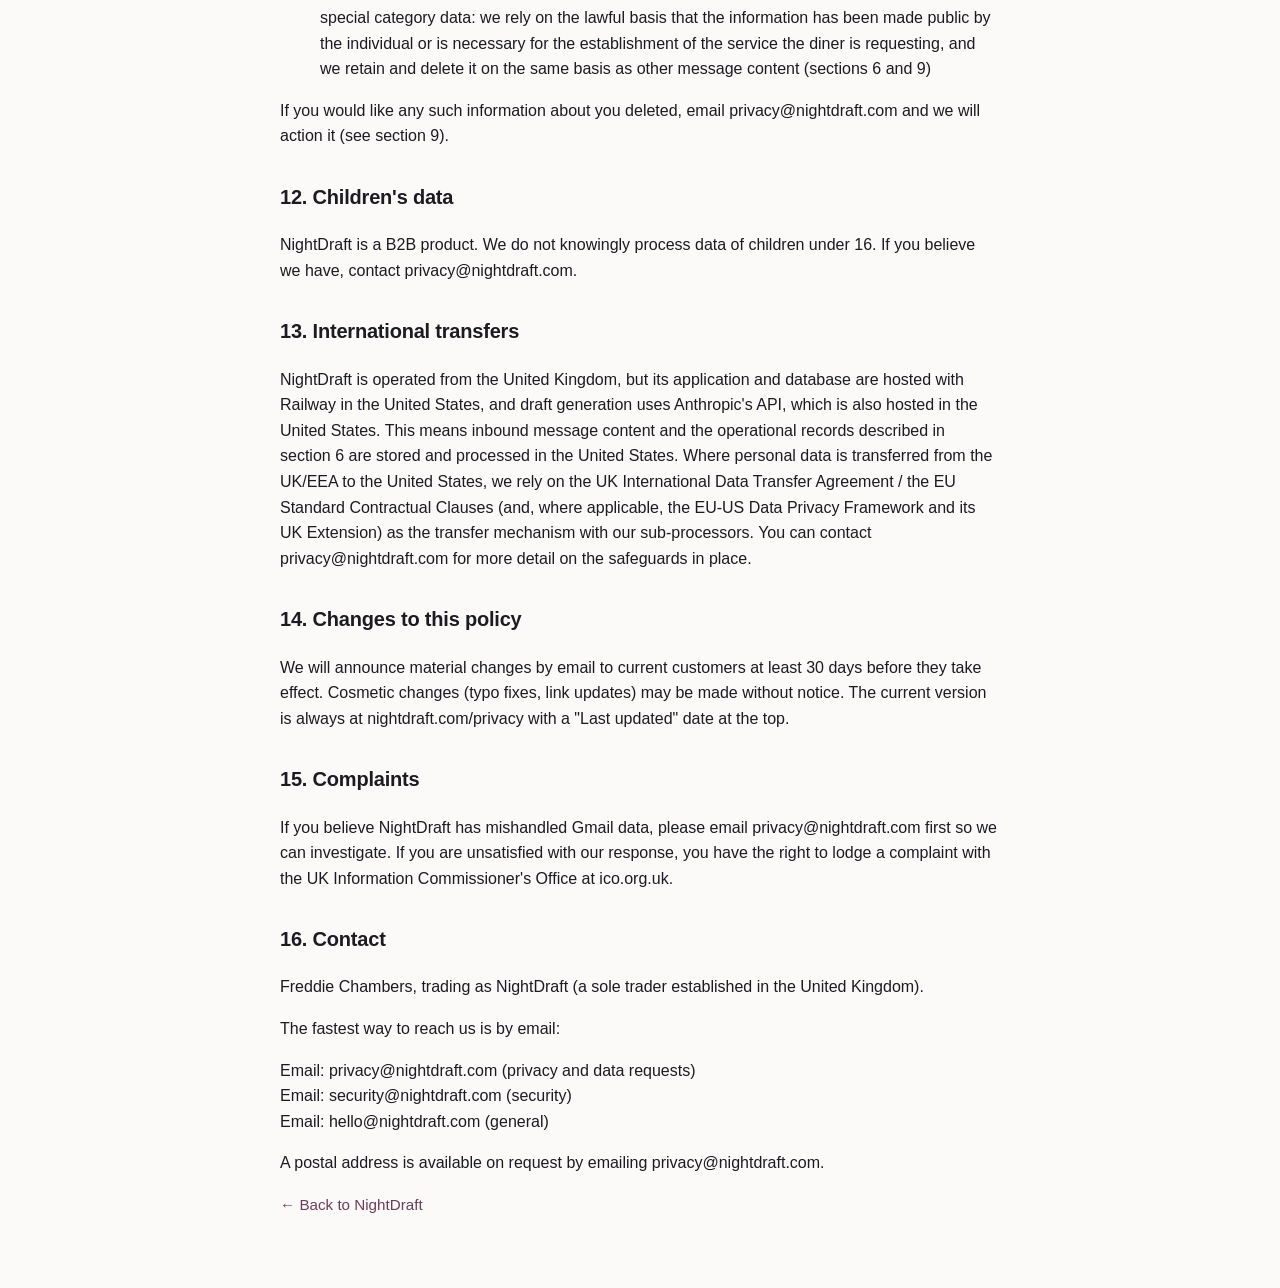
==== commit 174200b8: "policy: remove home address (lead with verified email contact); reframe allergy data - Contact: drop" ====
--- a/privacy.html
+++ b/privacy.html
@@ -115,14 +115,14 @@
       <li>Security issues can be reported to security@nightdraft.com</li>
     </ul>
 
-    <h2>11. Special category (health and dietary) data</h2>
-    <p>Inbound booking enquiries sometimes contain information about a diner's allergies, intolerances, or other dietary or health needs (for example, a coeliac or nut allergy). Under UK and EU data-protection law this can be "special category" data.</p>
-    <p>We handle it as follows:</p>
+    <h2>11. Dietary and allergy information</h2>
+    <p>Inbound booking enquiries occasionally mention a dietary or allergy requirement. In the bookings NightDraft handles, this is almost always a group booking where the requirement concerns an unnamed member of the party (for example, "one of our guests is coeliac") rather than the person sending the email. As such, this information is generally not linked to an identified or identifiable individual, and so does not typically constitute "special category" personal data under UK and EU data-protection law.</p>
+    <p>Regardless, we handle it carefully:</p>
     <ul>
-      <li>We do not ask for this information; it arrives only because a diner chose to include it in an email to the restaurant. We process it solely to help the restaurant owner draft an appropriate reply</li>
-      <li>The restaurant owner is the party with the direct relationship with the diner. NightDraft acts to help the owner respond, and the owner remains responsible for how they use the information in their reply</li>
-      <li>This information is retained and deleted on the same basis as other message content (see section 6), and is subject to the same access restrictions (see section 10)</li>
+      <li>We do not ask for it; it arrives only because the sender chose to include it in an email to the restaurant. We process it solely to help the restaurant owner draft an appropriate reply</li>
+      <li>The restaurant owner has the direct relationship with the diner and remains responsible for how they use the information in their reply</li>
       <li>NightDraft's drafting process is designed to flag emails containing serious allergy signals for the owner's attention rather than auto-answering them</li>
+      <li>Where such information is, in a given case, linked to an identifiable individual, we treat it as special category data: we rely on the lawful basis that the information has been made public by the individual or is necessary for the establishment of the service the diner is requesting, and we retain and delete it on the same basis as other message content (sections 6 and 9)</li>
     </ul>
     <p>If you would like any such information about you deleted, email privacy@nightdraft.com and we will action it (see section 9).</p>
 
@@ -139,13 +139,12 @@
     <p>If you believe NightDraft has mishandled Gmail data, please email privacy@nightdraft.com first so we can investigate. If you are unsatisfied with our response, you have the right to lodge a complaint with the UK Information Commissioner's Office at ico.org.uk.</p>
 
     <h2>16. Contact</h2>
-    <p>Freddie Chambers, trading as NightDraft<br>
-    44 Argyll Road<br>
-    London W8 7BS<br>
-    United Kingdom</p>
-    <p>Email: privacy@nightdraft.com (privacy)<br>
+    <p>Freddie Chambers, trading as NightDraft (a sole trader established in the United Kingdom).</p>
+    <p>The fastest way to reach us is by email:</p>
+    <p>Email: privacy@nightdraft.com (privacy and data requests)<br>
     Email: security@nightdraft.com (security)<br>
     Email: hello@nightdraft.com (general)</p>
+    <p>A postal address is available on request by emailing privacy@nightdraft.com.</p>
 
     <a class="back" href="/">&larr; Back to NightDraft</a>
   </article>
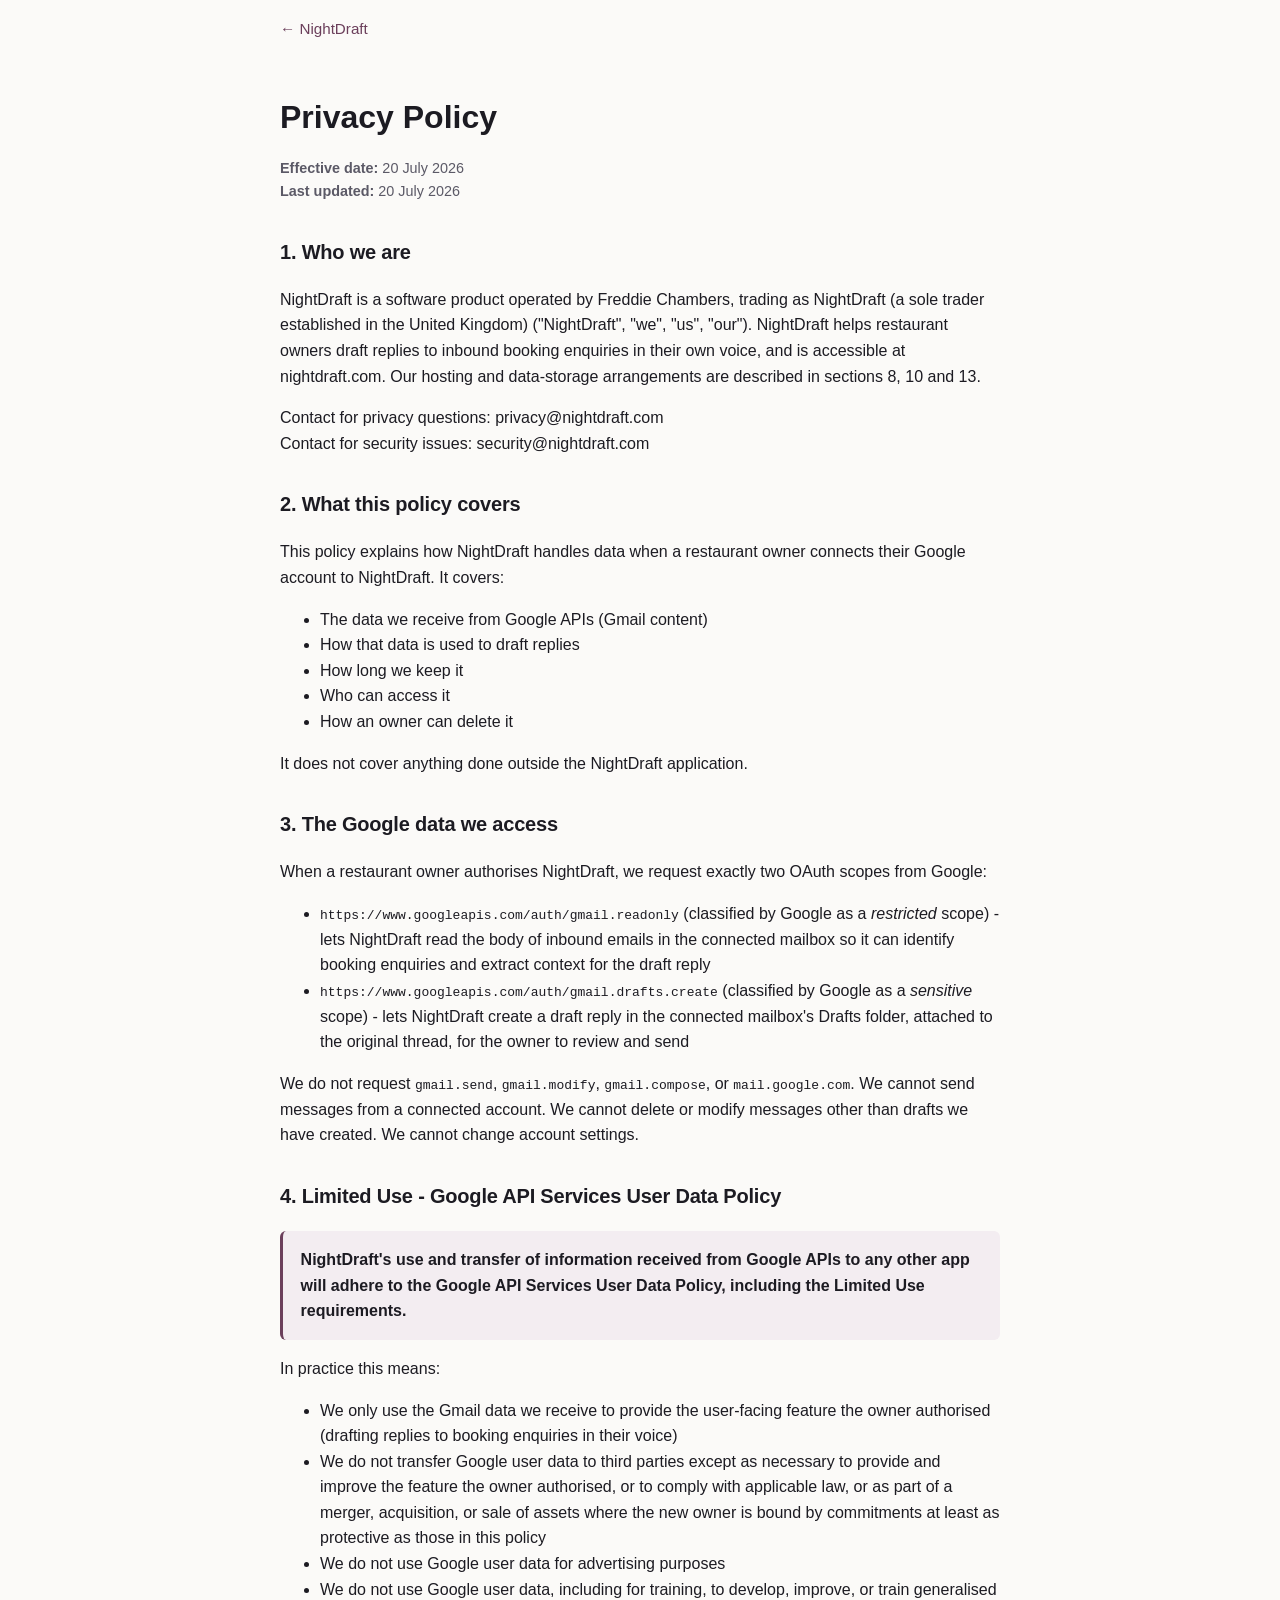
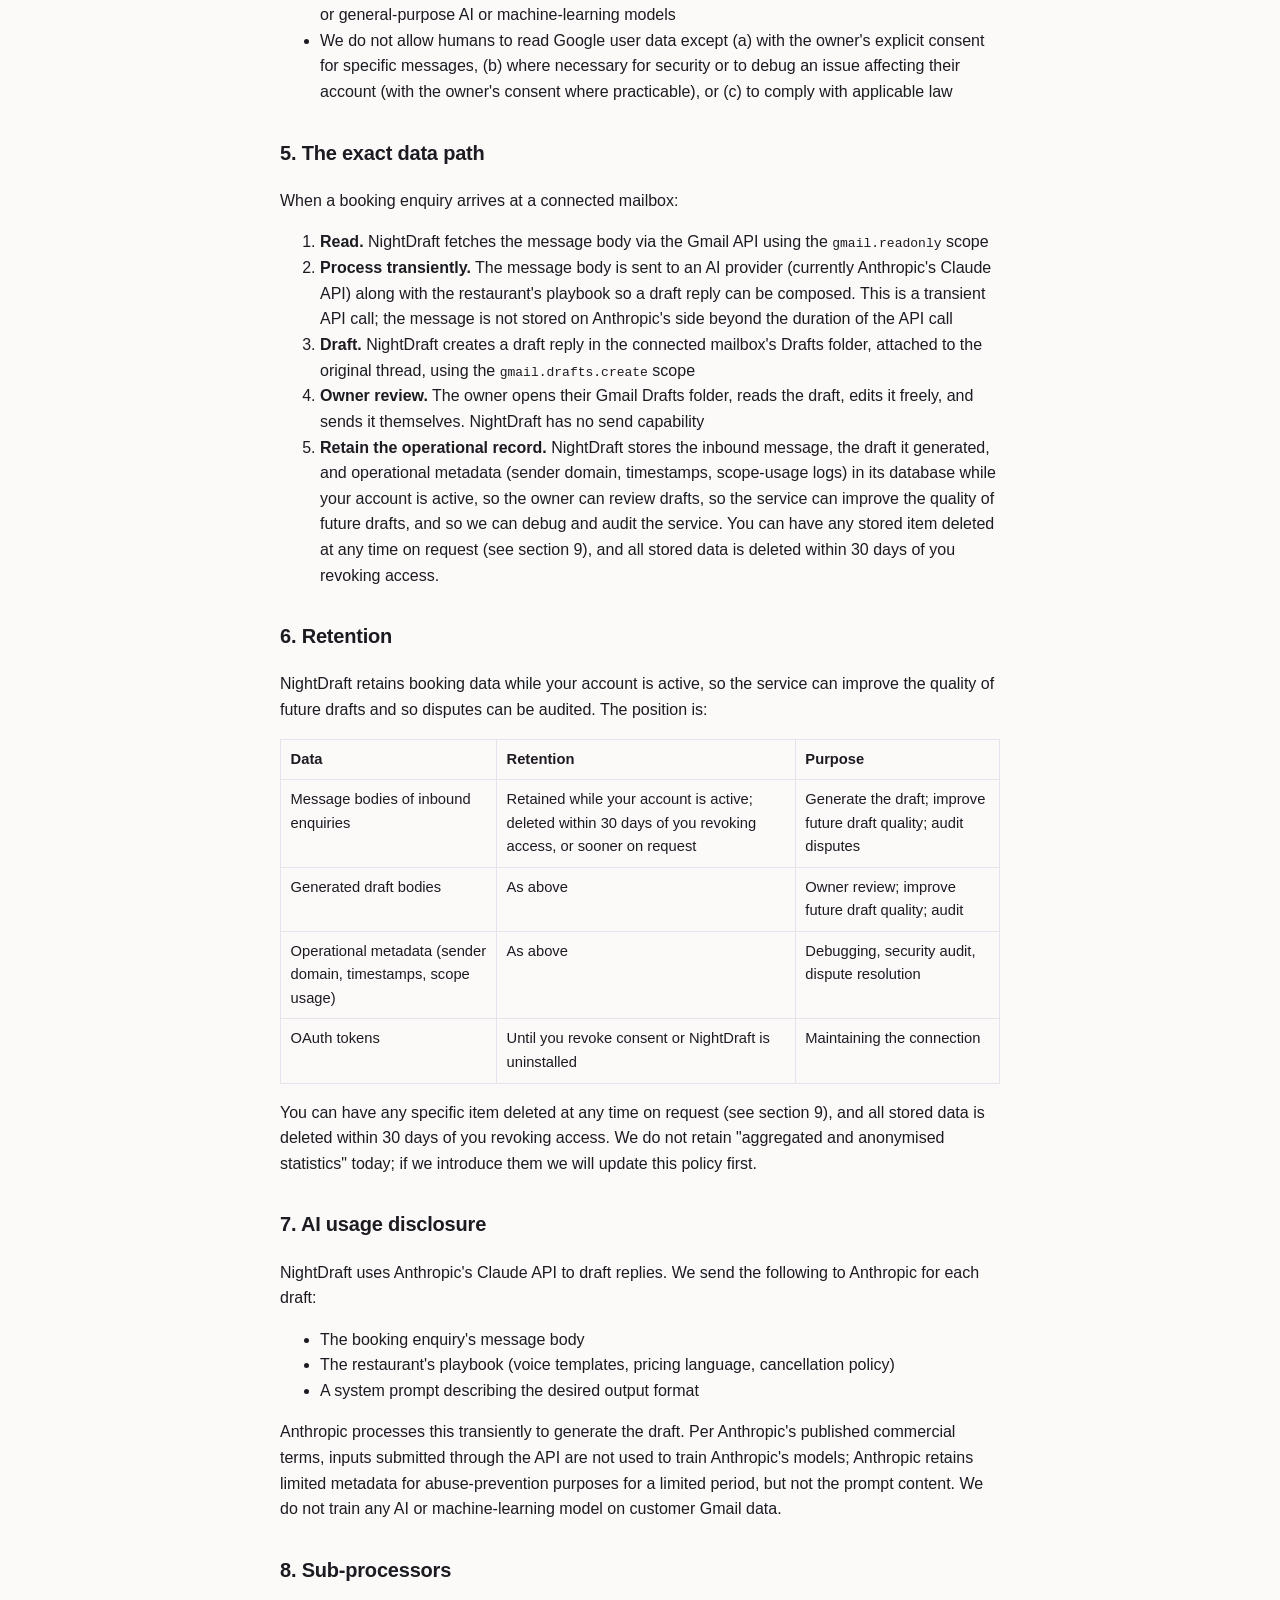
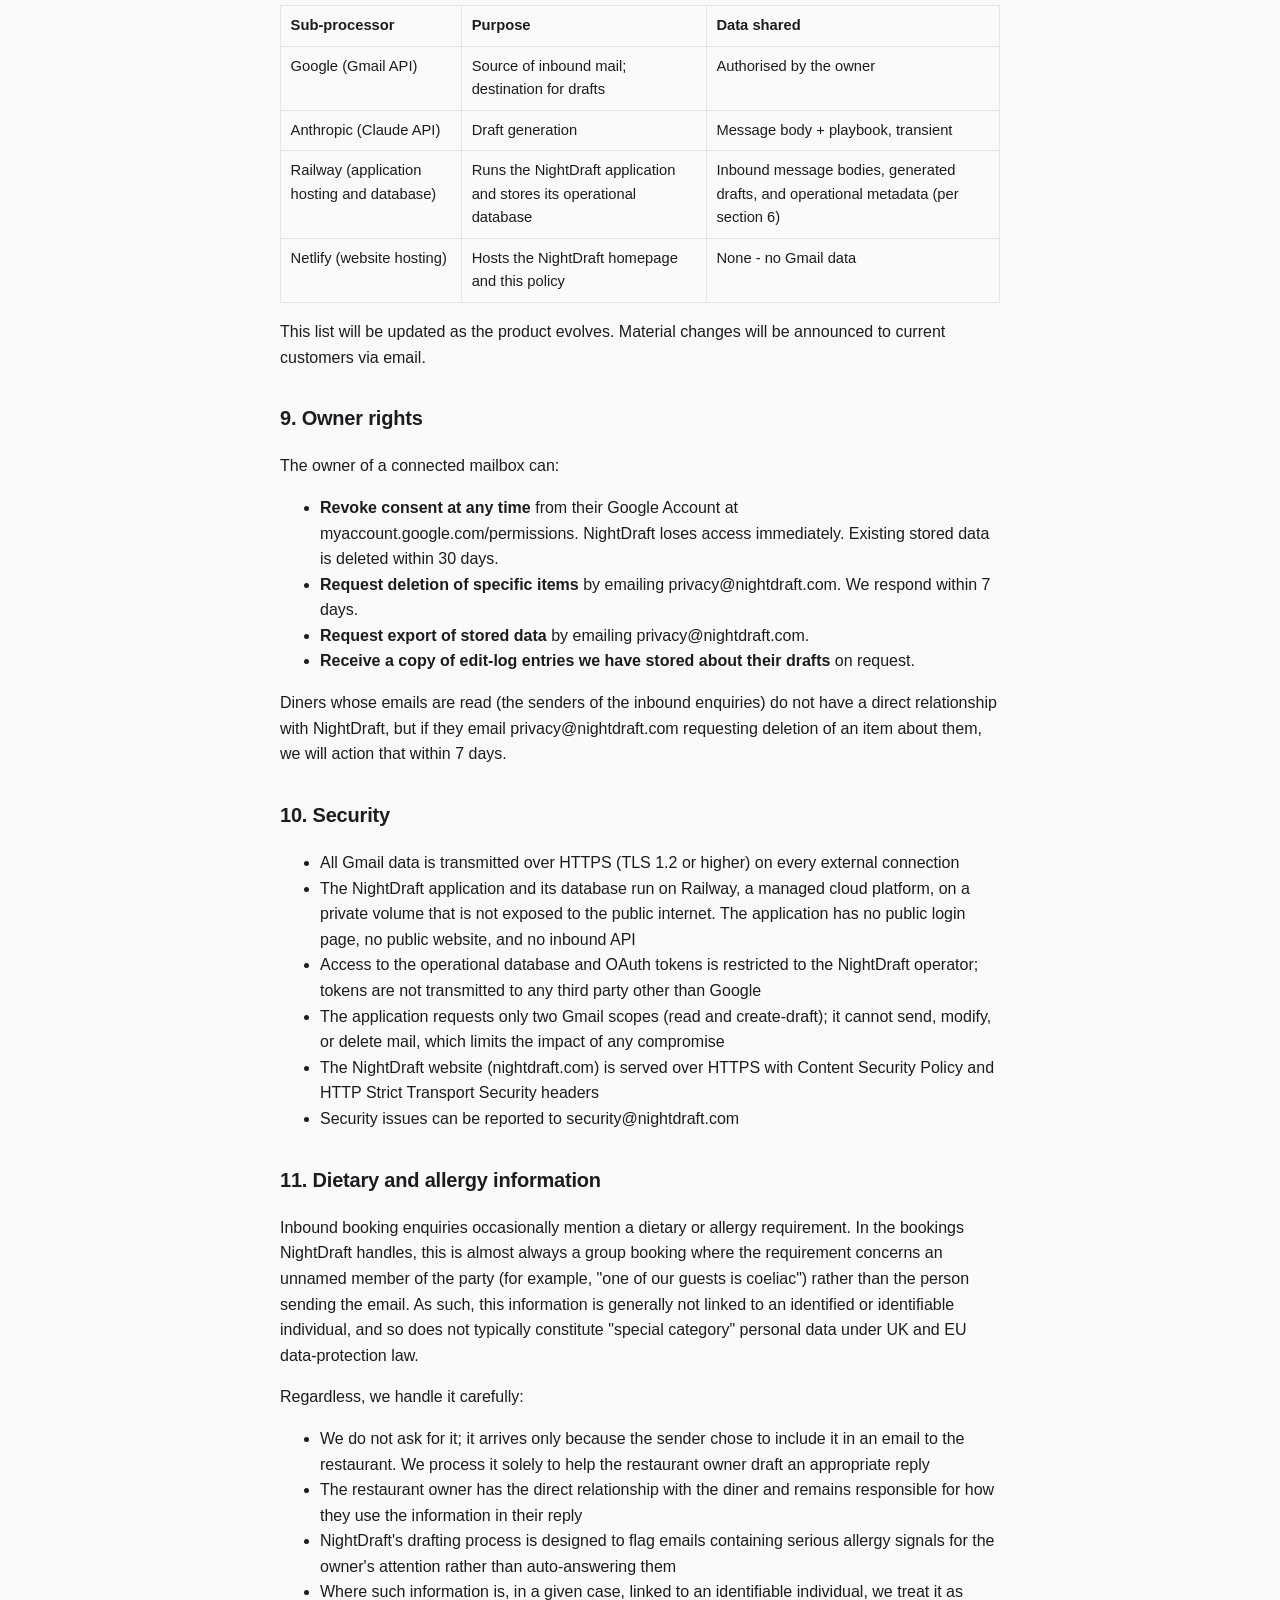
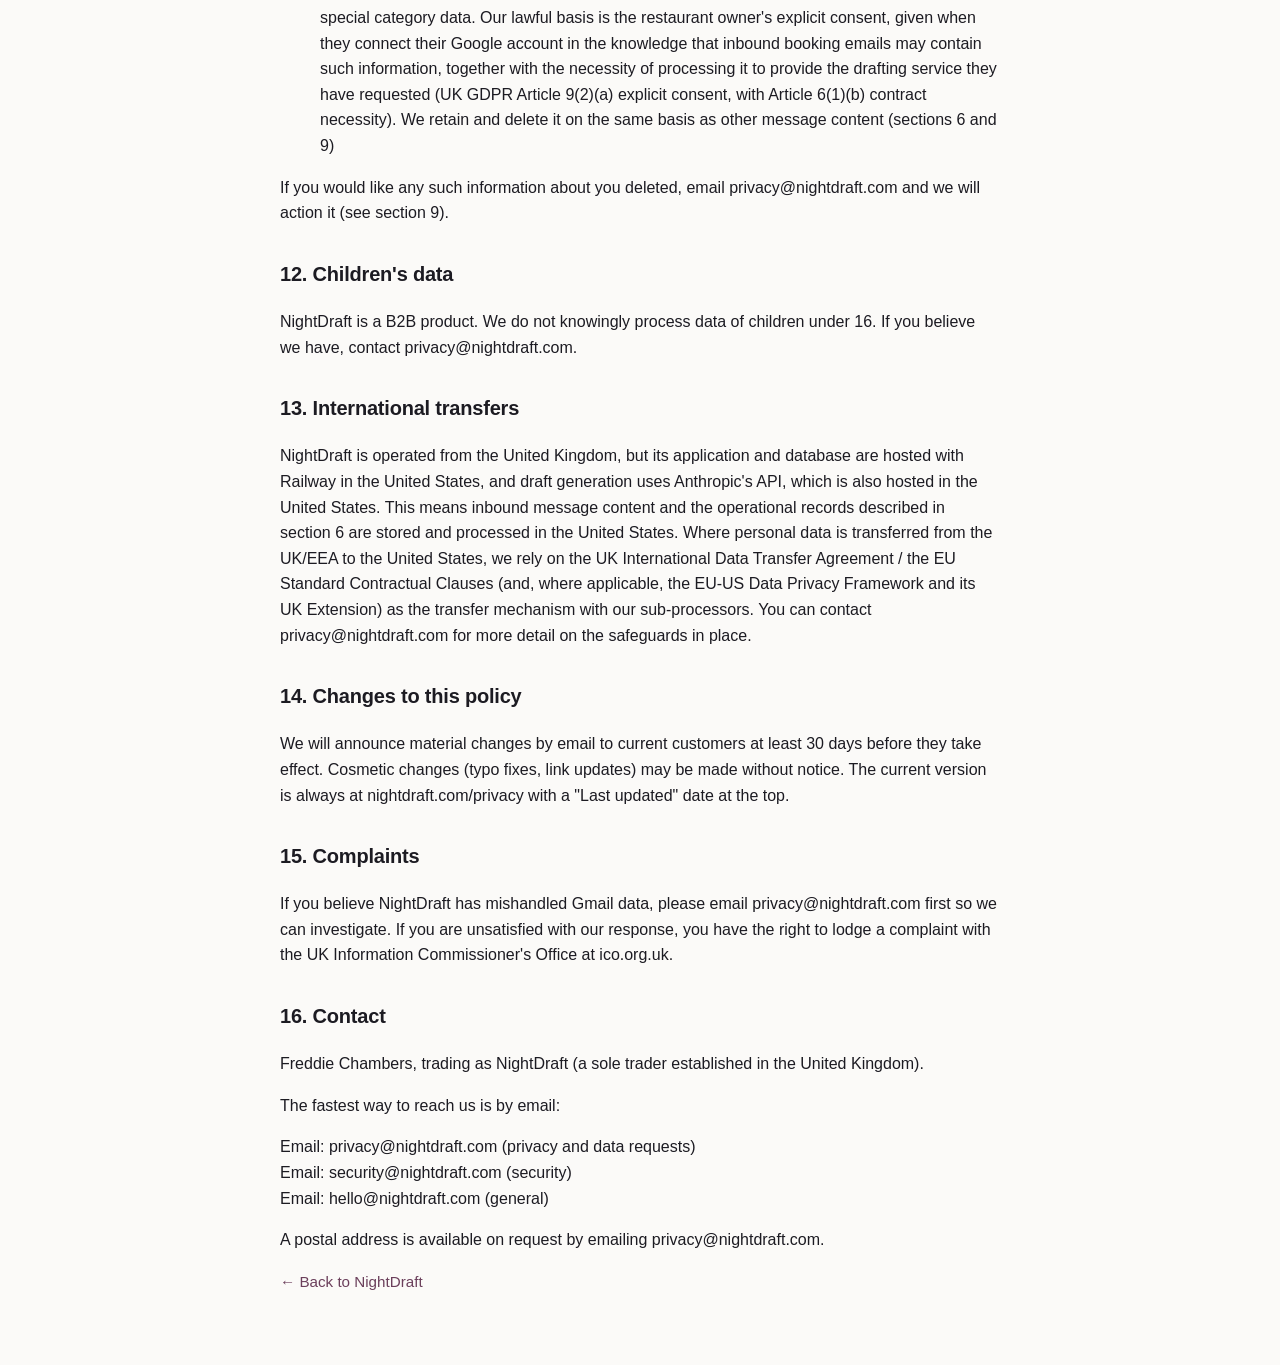
==== commit 9f4f8aec: "CASA prep: fill policy dates + fix Article 9 lawful basis - privacy.html + terms.html: fill in the [" ====
--- a/privacy.html
+++ b/privacy.html
@@ -12,8 +12,8 @@
     <a class="back" href="/">&larr; NightDraft</a>
     <h1>Privacy Policy</h1>
     <p class="dates">
-      <strong>Effective date:</strong> [DD Month YYYY when published]<br>
-      <strong>Last updated:</strong> [DD Month YYYY]
+      <strong>Effective date:</strong> 20 July 2026<br>
+      <strong>Last updated:</strong> 20 July 2026
     </p>
 
     <h2>1. Who we are</h2>
@@ -122,7 +122,7 @@
       <li>We do not ask for it; it arrives only because the sender chose to include it in an email to the restaurant. We process it solely to help the restaurant owner draft an appropriate reply</li>
       <li>The restaurant owner has the direct relationship with the diner and remains responsible for how they use the information in their reply</li>
       <li>NightDraft's drafting process is designed to flag emails containing serious allergy signals for the owner's attention rather than auto-answering them</li>
-      <li>Where such information is, in a given case, linked to an identifiable individual, we treat it as special category data: we rely on the lawful basis that the information has been made public by the individual or is necessary for the establishment of the service the diner is requesting, and we retain and delete it on the same basis as other message content (sections 6 and 9)</li>
+      <li>Where such information is, in a given case, linked to an identifiable individual, we treat it as special category data. Our lawful basis is the restaurant owner's explicit consent, given when they connect their Google account in the knowledge that inbound booking emails may contain such information, together with the necessity of processing it to provide the drafting service they have requested (UK GDPR Article 9(2)(a) explicit consent, with Article 6(1)(b) contract necessity). We retain and delete it on the same basis as other message content (sections 6 and 9)</li>
     </ul>
     <p>If you would like any such information about you deleted, email privacy@nightdraft.com and we will action it (see section 9).</p>
 
